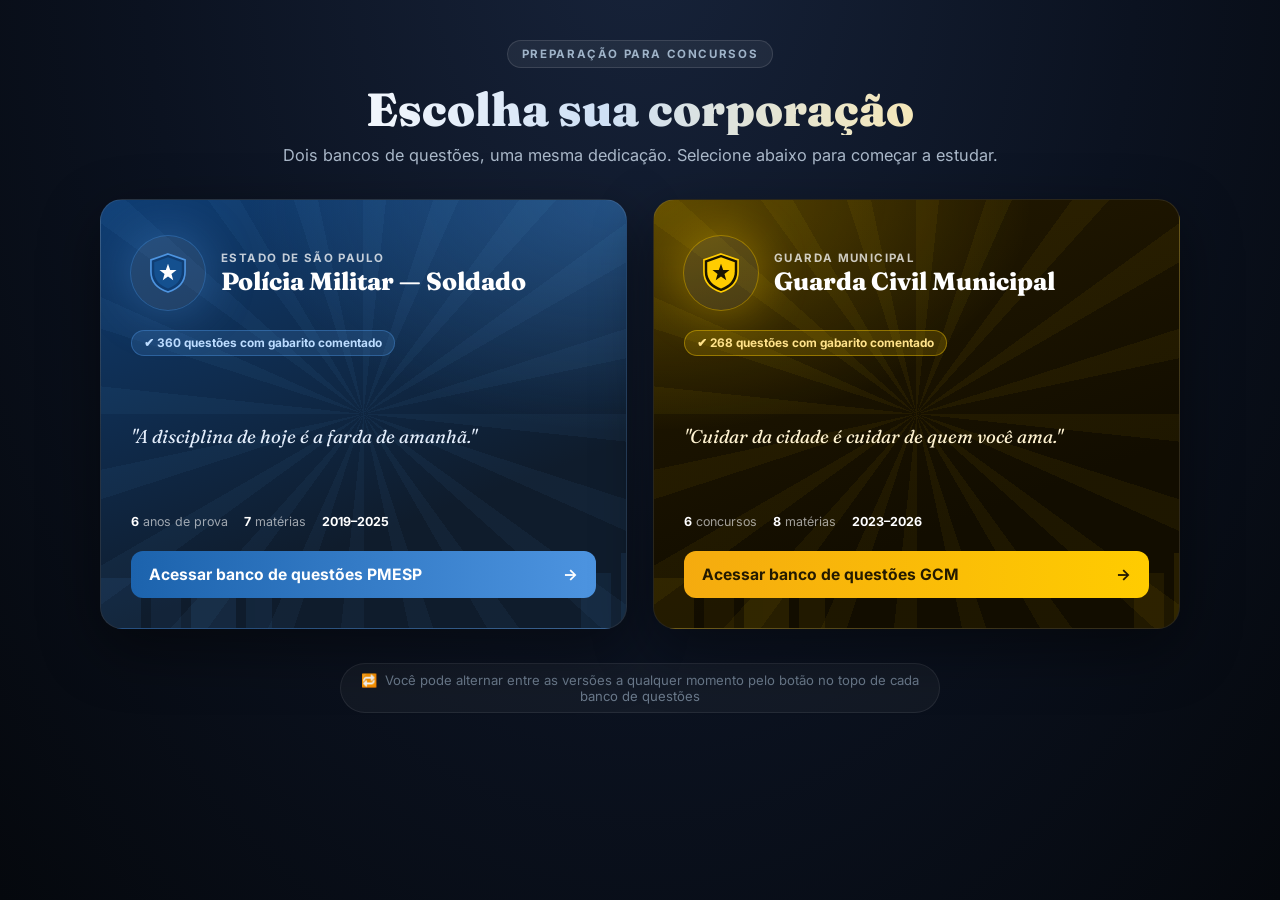
==== index.html @ 68e384d9 "Add files via upload" ====
<!DOCTYPE html>
<html lang="pt-BR">
<head>
<meta charset="UTF-8">
<meta name="viewport" content="width=device-width, initial-scale=1.0">
<link rel="icon" type="image/png" href="[data-uri]">
<meta name="description" content="Provas comentadas de concursos de PMESP e Guarda Civil Municipal, organizadas por ano e matéria, com gabarito explicado questão a questão.">
<meta property="og:type" content="website">
<meta property="og:title" content="Banco de Questões — Escolha sua corporação">
<meta property="og:description" content="Provas comentadas de concursos de PMESP e Guarda Civil Municipal, organizadas por ano e matéria, com gabarito explicado questão a questão.">
<meta property="og:image" content="https://papiroporprincipios.netlify.app/og-image.png">
<meta property="og:url" content="https://papiroporprincipios.netlify.app/">
<meta name="twitter:card" content="summary_large_image">
<meta name="twitter:title" content="Banco de Questões — Escolha sua corporação">
<meta name="twitter:description" content="Provas comentadas de concursos de PMESP e Guarda Civil Municipal, organizadas por ano e matéria, com gabarito explicado questão a questão.">
<meta name="twitter:image" content="https://papiroporprincipios.netlify.app/og-image.png">
<title>Banco de Questões — Escolha sua corporação</title>
<link rel="preconnect" href="https://fonts.googleapis.com">
<link rel="preconnect" href="https://fonts.gstatic.com" crossorigin>
<link href="https://fonts.googleapis.com/css2?family=Fraunces:wght@600;700;900&family=Inter:wght@400;500;600;700;800&display=swap" rel="stylesheet">
<style>
  :root{
    --navy:#0b1220;
    --navy-2:#0f1c2c;
    --blue-800:#0f3d73;
    --blue-600:#1c63ad;
    --blue-400:#4d94e0;
    --amber-900:#5c3d00;
    --amber-700:#9c6900;
    --amber-500:#f5ab0f;
    --amber-300:#ffcc00;
    --font-head:'Fraunces',Georgia,serif;
    --font-body:'Inter',-apple-system,BlinkMacSystemFont,"Segoe UI",Roboto,Helvetica,Arial,sans-serif;
  }
  *{box-sizing:border-box;}
  html,body{margin:0;padding:0;}
  body{
    font-family:var(--font-body);
    background:radial-gradient(ellipse at 50% -10%, #17233a 0%, var(--navy) 55%, #05080d 100%);
    color:#fff;
    min-height:100vh;
    overflow-x:hidden;
  }
  .wrap{
    min-height:100vh;
    display:flex;
    flex-direction:column;
    align-items:center;
    padding:40px 20px 30px;
  }
  .masthead{
    text-align:center;
    max-width:720px;
    margin-bottom:34px;
  }
  .masthead .eyebrow{
    display:inline-block;
    font-size:.72rem;
    letter-spacing:.14em;
    text-transform:uppercase;
    font-weight:700;
    color:#9fb3c8;
    background:rgba(255,255,255,.06);
    border:1px solid rgba(255,255,255,.12);
    padding:6px 14px;
    border-radius:999px;
    margin-bottom:16px;
  }
  .masthead h1{
    font-family:var(--font-head);
    font-weight:900;
    font-size:clamp(1.9rem, 5vw, 2.9rem);
    margin:0 0 10px;
    line-height:1.1;
    background:linear-gradient(90deg,#fff, #cfe0f5 45%, #ffe9a8);
    -webkit-background-clip:text;
    background-clip:text;
    -webkit-text-fill-color:transparent;
  }
  .masthead p{
    color:#aab8c9;
    font-size:1.02rem;
    margin:0;
  }

  .cards{
    display:grid;
    grid-template-columns:1fr 1fr;
    gap:26px;
    width:100%;
    max-width:1080px;
  }
  @media (max-width:860px){
    .cards{grid-template-columns:1fr;}
  }

  .card{
    position:relative;
    border-radius:22px;
    overflow:hidden;
    padding:36px 30px 30px;
    min-height:430px;
    display:flex;
    flex-direction:column;
    text-decoration:none;
    color:#fff;
    isolation:isolate;
    border:1px solid rgba(255,255,255,.10);
    box-shadow:0 20px 60px rgba(0,0,0,.45);
    transition:transform .35s cubic-bezier(.2,.8,.2,1), box-shadow .35s ease;
  }
  .card:hover{transform:translateY(-8px) scale(1.015);}
  .card:active{transform:translateY(-3px) scale(1.005);}

  .card.pmesp{
    background:
      radial-gradient(120% 90% at 100% 0%, rgba(77,148,224,.35), transparent 60%),
      linear-gradient(160deg, var(--blue-800), var(--navy-2) 70%);
  }
  .card.pmesp:hover{box-shadow:0 24px 70px rgba(28,99,173,.45), 0 0 0 1px rgba(77,148,224,.4) inset;}

  .card.gcm{
    background:
      radial-gradient(120% 90% at 0% 0%, rgba(255,204,0,.28), transparent 60%),
      linear-gradient(160deg, #241a00, #120d00 70%);
  }
  .card.gcm:hover{box-shadow:0 24px 70px rgba(245,171,15,.45), 0 0 0 1px rgba(255,204,0,.45) inset;}

  .rays{
    position:absolute; inset:0; z-index:-1; opacity:.5;
    background:repeating-conic-gradient(from 0deg, rgba(255,204,0,.10) 0deg 6deg, transparent 6deg 18deg);
    animation:spin 40s linear infinite;
    mix-blend-mode:screen;
  }
  .card.pmesp .rays{
    background:repeating-conic-gradient(from 0deg, rgba(77,148,224,.10) 0deg 6deg, transparent 6deg 18deg);
  }
  @keyframes spin{to{transform:rotate(360deg);}}

  .skyline{
    position:absolute; left:0; right:0; bottom:0; height:90px; z-index:-1;
    opacity:.55;
  }

  .badge-wrap{
    display:flex; align-items:center; gap:16px; margin-bottom:20px;
  }
  .badge-glow{
    width:74px; height:74px; border-radius:50%;
    display:flex; align-items:center; justify-content:center;
    background:rgba(255,255,255,.08);
    box-shadow:0 0 0 1px rgba(255,255,255,.12), 0 0 40px 6px rgba(255,255,255,.06);
    animation:pulse 3.2s ease-in-out infinite;
  }
  .card.gcm .badge-glow{box-shadow:0 0 0 1px rgba(255,204,0,.35), 0 0 44px 8px rgba(255,204,0,.28);}
  .card.pmesp .badge-glow{box-shadow:0 0 0 1px rgba(77,148,224,.35), 0 0 44px 8px rgba(77,148,224,.28);}
  @keyframes pulse{0%,100%{transform:scale(1);}50%{transform:scale(1.06);}}

  .kicker{font-size:.72rem;letter-spacing:.12em;text-transform:uppercase;font-weight:700;opacity:.75;}
  .corp-name{font-family:var(--font-head);font-weight:800;font-size:1.55rem;margin:2px 0 0;line-height:1.15;}

  .status-pill{
    display:inline-flex; align-items:center; gap:6px;
    font-size:.74rem; font-weight:700;
    padding:5px 12px; border-radius:999px;
    margin-bottom:18px; width:fit-content;
  }
  .card.pmesp .status-pill{background:rgba(77,148,224,.18); color:#bcdcff; border:1px solid rgba(77,148,224,.4);}
  .card.gcm .status-pill{background:rgba(255,204,0,.16); color:#ffe28a; border:1px solid rgba(255,204,0,.4);}

  .quote-box{
    flex:1;
    display:flex;
    align-items:center;
    min-height:86px;
  }
  .quote{
    font-family:var(--font-head);
    font-style:italic;
    font-size:1.16rem;
    line-height:1.45;
    opacity:0;
    transform:translateY(6px);
    transition:opacity .5s ease, transform .5s ease;
  }
  .quote.show{opacity:1;transform:translateY(0);}
  .card.pmesp .quote{color:#e3edfb;}
  .card.gcm .quote{color:#fff3d1;}

  .cta{
    margin-top:22px;
    display:flex; align-items:center; justify-content:space-between; gap:12px;
    font-weight:700; font-size:.98rem;
    padding:14px 18px;
    border-radius:12px;
    transition:filter .2s ease, transform .2s ease;
  }
  .card:hover .cta{transform:translateX(2px);}
  .card.pmesp .cta{background:linear-gradient(90deg,var(--blue-600),var(--blue-400));color:#fff;}
  .card.gcm .cta{background:linear-gradient(90deg,var(--amber-500),var(--amber-300));color:#241a00;}
  .cta .arrow{transition:transform .25s ease;}
  .card:hover .cta .arrow{transform:translateX(5px);}

  .meta-row{display:flex;gap:16px;margin-top:14px;font-size:.78rem;color:rgba(255,255,255,.6);}
  .meta-row b{color:#fff;}

  footer{
    margin-top:34px;
    text-align:center;
    color:#6b7a8c;
    font-size:.82rem;
    max-width:600px;
  }
  footer .tip{
    display:inline-flex; align-items:center; gap:6px;
    background:rgba(255,255,255,.04);
    border:1px solid rgba(255,255,255,.08);
    padding:8px 16px;
    border-radius:999px;
  }
</style>
</head>
<body>

<div class="wrap">
  <div class="masthead">
    <span class="eyebrow">Preparação para concursos</span>
    <h1>Escolha sua corporação</h1>
    <p>Dois bancos de questões, uma mesma dedicação. Selecione abaixo para começar a estudar.</p>
  </div>

  <div class="cards">
    <a class="card pmesp" href="banco_questoes_pmsp.html">
      <div class="rays"></div>
      <svg class="skyline" viewBox="0 0 600 90" preserveAspectRatio="none" xmlns="http://www.w3.org/2000/svg">
        <rect x="0" y="40" width="40" height="50" fill="#4d94e0" opacity=".18"/>
        <rect x="50" y="20" width="30" height="70" fill="#4d94e0" opacity=".14"/>
        <rect x="90" y="50" width="45" height="40" fill="#4d94e0" opacity=".2"/>
        <rect x="145" y="30" width="26" height="60" fill="#4d94e0" opacity=".16"/>
        <rect x="480" y="35" width="30" height="55" fill="#4d94e0" opacity=".16"/>
        <rect x="520" y="15" width="35" height="75" fill="#4d94e0" opacity=".2"/>
        <rect x="560" y="45" width="30" height="45" fill="#4d94e0" opacity=".14"/>
      </svg>

      <div class="badge-wrap">
        <div class="badge-glow">
          <svg width="42" height="42" viewBox="0 0 64 64" xmlns="http://www.w3.org/2000/svg" aria-hidden="true">
            <path d="M32 3 L58 12 V30 C58 46 47 56 32 61 C17 56 6 46 6 30 V12 Z" fill="#0f3d73" stroke="#4d94e0" stroke-width="2.5"/>
            <path d="M32 8 L53 15.5 V29.5 C53 43 44 51.5 32 55.8 C20 51.5 11 43 11 29.5 V15.5 Z" fill="#14508f"/>
            <path d="M32 18 L35.3 27.3 L45 27.6 L37.3 33.7 L40 43 L32 37.3 L24 43 L26.7 33.7 L19 27.6 L28.7 27.3 Z" fill="#fff"/>
          </svg>
        </div>
        <div>
          <div class="kicker">Estado de São Paulo</div>
          <div class="corp-name">Polícia Militar — Soldado</div>
        </div>
      </div>

      <span class="status-pill">✔ 360 questões com gabarito comentado</span>

      <div class="quote-box">
        <div class="quote show" data-quotes="pmesp">"A disciplina de hoje é a farda de amanhã."</div>
      </div>

      <div class="meta-row">
        <span><b>6</b> anos de prova</span>
        <span><b>7</b> matérias</span>
        <span><b>2019–2025</b></span>
      </div>

      <div class="cta">
        <span>Acessar banco de questões PMESP</span>
        <span class="arrow">→</span>
      </div>
    </a>

    <a class="card gcm" href="banco_questoes_gcm.html">
      <div class="rays"></div>
      <svg class="skyline" viewBox="0 0 600 90" preserveAspectRatio="none" xmlns="http://www.w3.org/2000/svg">
        <rect x="0" y="40" width="40" height="50" fill="#ffcc00" opacity=".14"/>
        <rect x="50" y="20" width="30" height="70" fill="#ffcc00" opacity=".10"/>
        <rect x="90" y="50" width="45" height="40" fill="#ffcc00" opacity=".16"/>
        <rect x="145" y="30" width="26" height="60" fill="#ffcc00" opacity=".12"/>
        <rect x="480" y="35" width="30" height="55" fill="#ffcc00" opacity=".12"/>
        <rect x="520" y="15" width="35" height="75" fill="#ffcc00" opacity=".16"/>
        <rect x="560" y="45" width="30" height="45" fill="#ffcc00" opacity=".10"/>
      </svg>

      <div class="badge-wrap">
        <div class="badge-glow">
          <svg width="42" height="42" viewBox="0 0 64 64" xmlns="http://www.w3.org/2000/svg" aria-hidden="true">
            <path d="M32 3 L58 12 V30 C58 46 47 56 32 61 C17 56 6 46 6 30 V12 Z" fill="#1a1400" stroke="#ffcc00" stroke-width="2.5"/>
            <path d="M32 8 L53 15.5 V29.5 C53 43 44 51.5 32 55.8 C20 51.5 11 43 11 29.5 V15.5 Z" fill="#ffcc00"/>
            <path d="M32 18 L35.3 27.3 L45 27.6 L37.3 33.7 L40 43 L32 37.3 L24 43 L26.7 33.7 L19 27.6 L28.7 27.3 Z" fill="#1a1400"/>
          </svg>
        </div>
        <div>
          <div class="kicker">Guarda Municipal</div>
          <div class="corp-name">Guarda Civil Municipal</div>
        </div>
      </div>

      <span class="status-pill">✔ 268 questões com gabarito comentado</span>

      <div class="quote-box">
        <div class="quote show" data-quotes="gcm">"Cuidar da cidade é cuidar de quem você ama."</div>
      </div>

      <div class="meta-row">
        <span><b>6</b> concursos</span>
        <span><b>8</b> matérias</span>
        <span><b>2023–2026</b></span>
      </div>

      <div class="cta">
        <span>Acessar banco de questões GCM</span>
        <span class="arrow">→</span>
      </div>
    </a>
  </div>

  <footer>
    <span class="tip">🔁 &nbsp;Você pode alternar entre as versões a qualquer momento pelo botão no topo de cada banco de questões</span>
  </footer>
</div>

<script>
const QUOTES = {
  pmesp: [
    "A disciplina de hoje é a farda de amanhã.",
    "Cada questão resolvida é um passo mais perto da aprovação.",
    "Servir e proteger começa nos estudos.",
    "Onde a dedicação é rotina, a aprovação é consequência.",
    "Não é sobre ter tempo, é sobre fazer o tempo valer.",
  ],
  gcm: [
    "Cuidar da cidade é cuidar de quem você ama.",
    "A farda amarela também se conquista com estudo.",
    "Todo dia de estudo é um degrau até a aprovação.",
    "Proteger a comunidade começa com preparo.",
    "Sua dedicação de hoje é a cidade mais segura de amanhã.",
  ]
};

function cycleQuotes(key){
  const el = document.querySelector(`.quote[data-quotes="${key}"]`);
  if(!el) return;
  let i = 0;
  setInterval(()=>{
    i = (i+1) % QUOTES[key].length;
    el.classList.remove('show');
    setTimeout(()=>{
      el.textContent = QUOTES[key][i];
      el.classList.add('show');
    }, 400);
  }, 4200);
}
cycleQuotes('pmesp');
cycleQuotes('gcm');
</script>

</body>
</html>
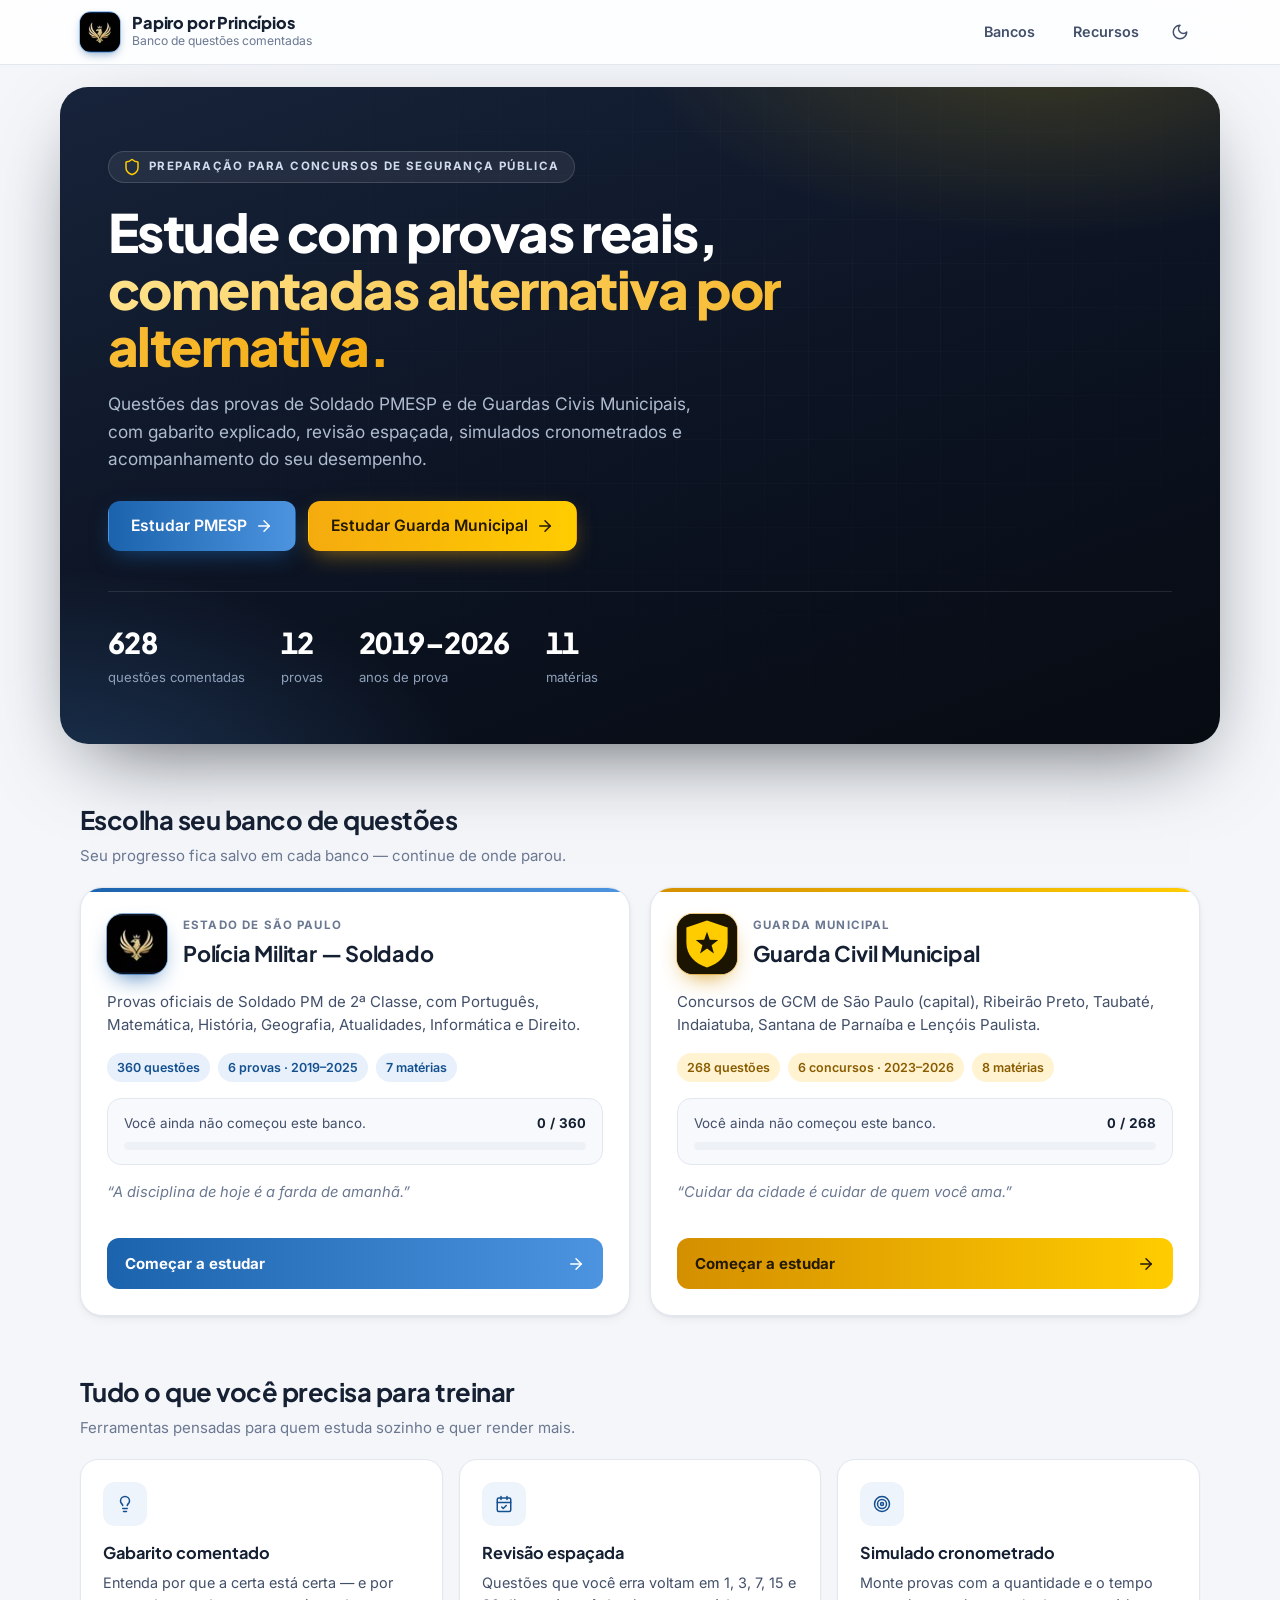
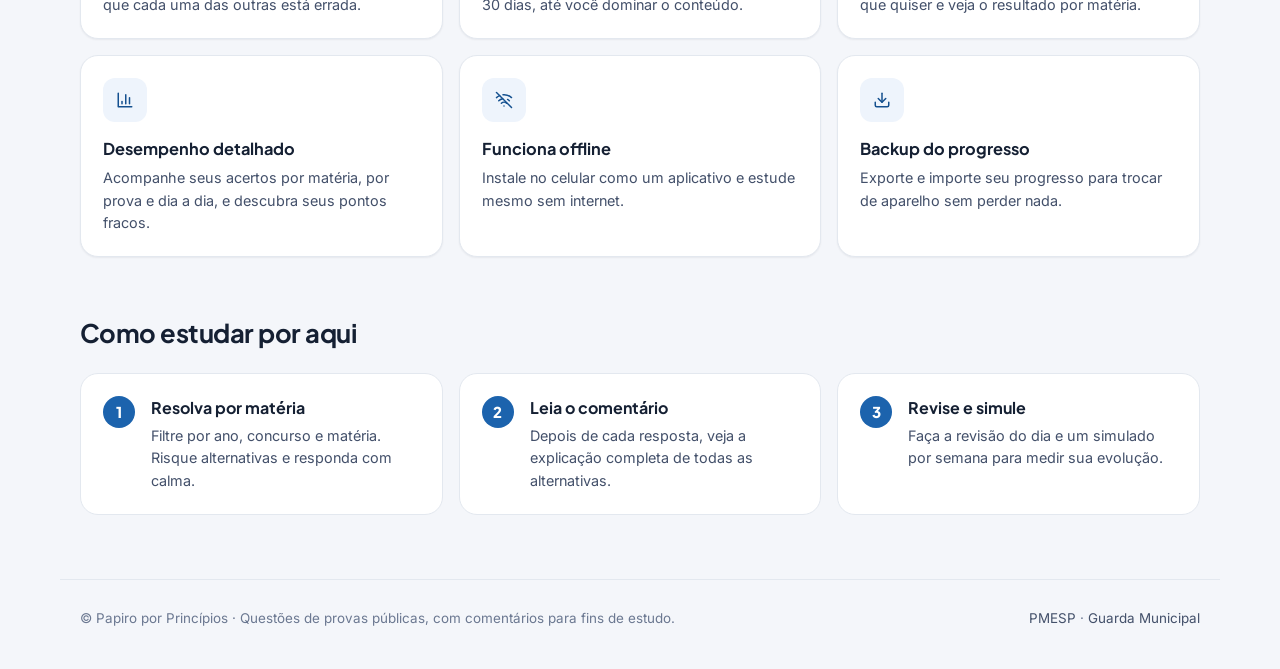
==== commit d693735f: "Redesenha o site e adiciona revisão, estatísticas, backup e modo offline Visual - Novo visual mais l" ====
--- a/index.html
+++ b/index.html
@@ -2,9 +2,28 @@
 <html lang="pt-BR">
 <head>
 <meta charset="UTF-8">
-<meta name="viewport" content="width=device-width, initial-scale=1.0">
-<link rel="icon" type="image/png" href="[data-uri]">
+<meta name="viewport" content="width=device-width, initial-scale=1.0, viewport-fit=cover">
+<meta name="theme-color" content="#ffffff">
+<link rel="icon" type="image/svg+xml" href="assets/icons/icon.svg">
+<link rel="icon" type="image/png" sizes="192x192" href="assets/icons/icon-192.png">
+<link rel="apple-touch-icon" href="assets/icons/apple-touch-icon.png">
+<link rel="manifest" href="manifest.webmanifest">
+<meta name="apple-mobile-web-app-capable" content="yes">
+<meta name="apple-mobile-web-app-title" content="Papiro">
+<script>
+  /* aplica o tema antes de desenhar a página (evita "piscar") */
+  (function(){try{var t=localStorage.getItem('qb_theme')||localStorage.getItem('qb_theme');
+  if(!t)t=window.matchMedia&&matchMedia('(prefers-color-scheme: dark)').matches?'dark':'light';
+  document.documentElement.setAttribute('data-theme',t);}catch(e){}})();
+</script>
+<link rel="preconnect" href="https://fonts.googleapis.com">
+<link rel="preconnect" href="https://fonts.gstatic.com" crossorigin>
+<link href="https://fonts.googleapis.com/css2?family=Inter:wght@400;500;600;700;800&family=Plus+Jakarta+Sans:wght@600;700;800&display=swap" rel="stylesheet">
+<link rel="stylesheet" href="assets/css/app.css">
+<link rel="stylesheet" href="assets/css/home.css">
+<title>Papiro por Princípios — Banco de Questões PMESP e GCM</title>
 <meta name="description" content="Provas comentadas de concursos de PMESP e Guarda Civil Municipal, organizadas por ano e matéria, com gabarito explicado questão a questão.">
+<link rel="canonical" href="https://papiroporprincipios.netlify.app/">
 <meta property="og:type" content="website">
 <meta property="og:title" content="Banco de Questões — Escolha sua corporação">
 <meta property="og:description" content="Provas comentadas de concursos de PMESP e Guarda Civil Municipal, organizadas por ano e matéria, com gabarito explicado questão a questão.">
@@ -14,350 +33,106 @@
 <meta name="twitter:title" content="Banco de Questões — Escolha sua corporação">
 <meta name="twitter:description" content="Provas comentadas de concursos de PMESP e Guarda Civil Municipal, organizadas por ano e matéria, com gabarito explicado questão a questão.">
 <meta name="twitter:image" content="https://papiroporprincipios.netlify.app/og-image.png">
-<title>Banco de Questões — Escolha sua corporação</title>
-<link rel="preconnect" href="https://fonts.googleapis.com">
-<link rel="preconnect" href="https://fonts.gstatic.com" crossorigin>
-<link href="https://fonts.googleapis.com/css2?family=Fraunces:wght@600;700;900&family=Inter:wght@400;500;600;700;800&display=swap" rel="stylesheet">
-<style>
-  :root{
-    --navy:#0b1220;
-    --navy-2:#0f1c2c;
-    --blue-800:#0f3d73;
-    --blue-600:#1c63ad;
-    --blue-400:#4d94e0;
-    --amber-900:#5c3d00;
-    --amber-700:#9c6900;
-    --amber-500:#f5ab0f;
-    --amber-300:#ffcc00;
-    --font-head:'Fraunces',Georgia,serif;
-    --font-body:'Inter',-apple-system,BlinkMacSystemFont,"Segoe UI",Roboto,Helvetica,Arial,sans-serif;
-  }
-  *{box-sizing:border-box;}
-  html,body{margin:0;padding:0;}
-  body{
-    font-family:var(--font-body);
-    background:radial-gradient(ellipse at 50% -10%, #17233a 0%, var(--navy) 55%, #05080d 100%);
-    color:#fff;
-    min-height:100vh;
-    overflow-x:hidden;
-  }
-  .wrap{
-    min-height:100vh;
-    display:flex;
-    flex-direction:column;
-    align-items:center;
-    padding:40px 20px 30px;
-  }
-  .masthead{
-    text-align:center;
-    max-width:720px;
-    margin-bottom:34px;
-  }
-  .masthead .eyebrow{
-    display:inline-block;
-    font-size:.72rem;
-    letter-spacing:.14em;
-    text-transform:uppercase;
-    font-weight:700;
-    color:#9fb3c8;
-    background:rgba(255,255,255,.06);
-    border:1px solid rgba(255,255,255,.12);
-    padding:6px 14px;
-    border-radius:999px;
-    margin-bottom:16px;
-  }
-  .masthead h1{
-    font-family:var(--font-head);
-    font-weight:900;
-    font-size:clamp(1.9rem, 5vw, 2.9rem);
-    margin:0 0 10px;
-    line-height:1.1;
-    background:linear-gradient(90deg,#fff, #cfe0f5 45%, #ffe9a8);
-    -webkit-background-clip:text;
-    background-clip:text;
-    -webkit-text-fill-color:transparent;
-  }
-  .masthead p{
-    color:#aab8c9;
-    font-size:1.02rem;
-    margin:0;
-  }
-
-  .cards{
-    display:grid;
-    grid-template-columns:1fr 1fr;
-    gap:26px;
-    width:100%;
-    max-width:1080px;
-  }
-  @media (max-width:860px){
-    .cards{grid-template-columns:1fr;}
-  }
-
-  .card{
-    position:relative;
-    border-radius:22px;
-    overflow:hidden;
-    padding:36px 30px 30px;
-    min-height:430px;
-    display:flex;
-    flex-direction:column;
-    text-decoration:none;
-    color:#fff;
-    isolation:isolate;
-    border:1px solid rgba(255,255,255,.10);
-    box-shadow:0 20px 60px rgba(0,0,0,.45);
-    transition:transform .35s cubic-bezier(.2,.8,.2,1), box-shadow .35s ease;
-  }
-  .card:hover{transform:translateY(-8px) scale(1.015);}
-  .card:active{transform:translateY(-3px) scale(1.005);}
-
-  .card.pmesp{
-    background:
-      radial-gradient(120% 90% at 100% 0%, rgba(77,148,224,.35), transparent 60%),
-      linear-gradient(160deg, var(--blue-800), var(--navy-2) 70%);
-  }
-  .card.pmesp:hover{box-shadow:0 24px 70px rgba(28,99,173,.45), 0 0 0 1px rgba(77,148,224,.4) inset;}
-
-  .card.gcm{
-    background:
-      radial-gradient(120% 90% at 0% 0%, rgba(255,204,0,.28), transparent 60%),
-      linear-gradient(160deg, #241a00, #120d00 70%);
-  }
-  .card.gcm:hover{box-shadow:0 24px 70px rgba(245,171,15,.45), 0 0 0 1px rgba(255,204,0,.45) inset;}
-
-  .rays{
-    position:absolute; inset:0; z-index:-1; opacity:.5;
-    background:repeating-conic-gradient(from 0deg, rgba(255,204,0,.10) 0deg 6deg, transparent 6deg 18deg);
-    animation:spin 40s linear infinite;
-    mix-blend-mode:screen;
-  }
-  .card.pmesp .rays{
-    background:repeating-conic-gradient(from 0deg, rgba(77,148,224,.10) 0deg 6deg, transparent 6deg 18deg);
-  }
-  @keyframes spin{to{transform:rotate(360deg);}}
-
-  .skyline{
-    position:absolute; left:0; right:0; bottom:0; height:90px; z-index:-1;
-    opacity:.55;
-  }
-
-  .badge-wrap{
-    display:flex; align-items:center; gap:16px; margin-bottom:20px;
-  }
-  .badge-glow{
-    width:74px; height:74px; border-radius:50%;
-    display:flex; align-items:center; justify-content:center;
-    background:rgba(255,255,255,.08);
-    box-shadow:0 0 0 1px rgba(255,255,255,.12), 0 0 40px 6px rgba(255,255,255,.06);
-    animation:pulse 3.2s ease-in-out infinite;
-  }
-  .card.gcm .badge-glow{box-shadow:0 0 0 1px rgba(255,204,0,.35), 0 0 44px 8px rgba(255,204,0,.28);}
-  .card.pmesp .badge-glow{box-shadow:0 0 0 1px rgba(77,148,224,.35), 0 0 44px 8px rgba(77,148,224,.28);}
-  @keyframes pulse{0%,100%{transform:scale(1);}50%{transform:scale(1.06);}}
-
-  .kicker{font-size:.72rem;letter-spacing:.12em;text-transform:uppercase;font-weight:700;opacity:.75;}
-  .corp-name{font-family:var(--font-head);font-weight:800;font-size:1.55rem;margin:2px 0 0;line-height:1.15;}
-
-  .status-pill{
-    display:inline-flex; align-items:center; gap:6px;
-    font-size:.74rem; font-weight:700;
-    padding:5px 12px; border-radius:999px;
-    margin-bottom:18px; width:fit-content;
-  }
-  .card.pmesp .status-pill{background:rgba(77,148,224,.18); color:#bcdcff; border:1px solid rgba(77,148,224,.4);}
-  .card.gcm .status-pill{background:rgba(255,204,0,.16); color:#ffe28a; border:1px solid rgba(255,204,0,.4);}
-
-  .quote-box{
-    flex:1;
-    display:flex;
-    align-items:center;
-    min-height:86px;
-  }
-  .quote{
-    font-family:var(--font-head);
-    font-style:italic;
-    font-size:1.16rem;
-    line-height:1.45;
-    opacity:0;
-    transform:translateY(6px);
-    transition:opacity .5s ease, transform .5s ease;
-  }
-  .quote.show{opacity:1;transform:translateY(0);}
-  .card.pmesp .quote{color:#e3edfb;}
-  .card.gcm .quote{color:#fff3d1;}
-
-  .cta{
-    margin-top:22px;
-    display:flex; align-items:center; justify-content:space-between; gap:12px;
-    font-weight:700; font-size:.98rem;
-    padding:14px 18px;
-    border-radius:12px;
-    transition:filter .2s ease, transform .2s ease;
-  }
-  .card:hover .cta{transform:translateX(2px);}
-  .card.pmesp .cta{background:linear-gradient(90deg,var(--blue-600),var(--blue-400));color:#fff;}
-  .card.gcm .cta{background:linear-gradient(90deg,var(--amber-500),var(--amber-300));color:#241a00;}
-  .cta .arrow{transition:transform .25s ease;}
-  .card:hover .cta .arrow{transform:translateX(5px);}
-
-  .meta-row{display:flex;gap:16px;margin-top:14px;font-size:.78rem;color:rgba(255,255,255,.6);}
-  .meta-row b{color:#fff;}
-
-  footer{
-    margin-top:34px;
-    text-align:center;
-    color:#6b7a8c;
-    font-size:.82rem;
-    max-width:600px;
-  }
-  footer .tip{
-    display:inline-flex; align-items:center; gap:6px;
-    background:rgba(255,255,255,.04);
-    border:1px solid rgba(255,255,255,.08);
-    padding:8px 16px;
-    border-radius:999px;
-  }
-</style>
 </head>
 <body>
+<header class="appbar home-bar">
+  <div class="appbar-inner">
+    <a class="brand" href="index.html">
+      <span class="brand-mark"><img src="assets/img/pmesp-logo.png" alt="" width="40" height="40"></span>
+      <span class="brand-text"><span class="brand-title">Papiro por Princípios</span><span class="brand-sub">Banco de questões comentadas</span></span>
+    </a>
+    <nav class="appnav" aria-label="Atalhos">
+      <a class="btn btn-ghost hide-sm" href="#bancos"><span class="nav-label">Bancos</span></a>
+      <a class="btn btn-ghost hide-sm" href="#recursos"><span class="nav-label">Recursos</span></a>
+      <button class="btn btn-ghost" id="installTop" hidden><span data-icon="download"></span><span class="nav-label">Instalar app</span></button>
+      <button class="icon-btn" id="themeBtn" aria-label="Alternar tema claro/escuro"></button>
+    </nav>
+  </div>
+</header>
 
-<div class="wrap">
-  <div class="masthead">
-    <span class="eyebrow">Preparação para concursos</span>
-    <h1>Escolha sua corporação</h1>
-    <p>Dois bancos de questões, uma mesma dedicação. Selecione abaixo para começar a estudar.</p>
+<main>
+  <section class="hero">
+    <span class="eyebrow"><span data-icon="shield"></span>Preparação para concursos de segurança pública</span>
+    <h1>Estude com provas reais, <em>comentadas alternativa por alternativa.</em></h1>
+    <p class="lead">Questões das provas de Soldado PMESP e de Guardas Civis Municipais, com gabarito explicado, revisão espaçada, simulados cronometrados e acompanhamento do seu desempenho.</p>
+    <div class="hero-actions">
+      <a class="btn btn-blue" href="banco_questoes_pmsp.html">Estudar PMESP <span data-icon="arrowRight"></span></a>
+      <a class="btn btn-gold" href="banco_questoes_gcm.html">Estudar Guarda Municipal <span data-icon="arrowRight"></span></a>
+    </div>
+    <div class="hero-stats">
+      <div class="hero-stat"><b>628</b><span>questões comentadas</span></div>
+      <div class="hero-stat"><b>12</b><span>provas</span></div>
+      <div class="hero-stat"><b>2019–2026</b><span>anos de prova</span></div>
+      <div class="hero-stat"><b>11</b><span>matérias</span></div>
+    </div>
+  </section>
+
+  <div class="home-wrap">
+    <section class="section" id="bancos">
+      <div class="section-head">
+        <div><h2>Escolha seu banco de questões</h2><p>Seu progresso fica salvo em cada banco — continue de onde parou.</p></div>
+      </div>
+      <div class="banks">
+        <a class="bank pmsp" href="banco_questoes_pmsp.html" data-bank="pmsp" data-total="360">
+          <div class="bank-top">
+            <span class="bank-logo"><img src="assets/img/pmesp-logo.png" alt=""></span>
+            <div><div class="kicker">Estado de São Paulo</div><h3>Polícia Militar — Soldado</h3></div>
+          </div>
+          <p class="bank-desc">Provas oficiais de Soldado PM de 2ª Classe, com Português, Matemática, História, Geografia, Atualidades, Informática e Direito.</p>
+          <div class="bank-meta"><span>360 questões</span><span>6 provas · 2019–2025</span><span>7 matérias</span></div>
+          <div class="bank-progress" data-progress></div>
+          <div class="quote" data-quotes="pmsp">“A disciplina de hoje é a farda de amanhã.”</div>
+          <div class="bank-cta"><span data-cta>Começar a estudar</span><span data-icon="arrowRight"></span></div>
+        </a>
+        <a class="bank gcm" href="banco_questoes_gcm.html" data-bank="gcm" data-total="268">
+          <div class="bank-top">
+            <span class="bank-logo"><svg viewBox="0 0 64 64" xmlns="http://www.w3.org/2000/svg" aria-hidden="true"><rect width="64" height="64" fill="#1a1400"/><path d="M32 7 L54 14.5 V30 C54 44 45 52.5 32 57 C19 52.5 10 44 10 30 V14.5 Z" fill="#ffcc00"/><path d="M32 19 L35 27.5 L44 27.8 L36.9 33.3 L39.4 42 L32 36.8 L24.6 42 L27.1 33.3 L20 27.8 L29 27.5 Z" fill="#1a1400"/></svg></span>
+            <div><div class="kicker">Guarda Municipal</div><h3>Guarda Civil Municipal</h3></div>
+          </div>
+          <p class="bank-desc">Concursos de GCM de São Paulo (capital), Ribeirão Preto, Taubaté, Indaiatuba, Santana de Parnaíba e Lençóis Paulista.</p>
+          <div class="bank-meta"><span>268 questões</span><span>6 concursos · 2023–2026</span><span>8 matérias</span></div>
+          <div class="bank-progress" data-progress></div>
+          <div class="quote" data-quotes="gcm">“Cuidar da cidade é cuidar de quem você ama.”</div>
+          <div class="bank-cta"><span data-cta>Começar a estudar</span><span data-icon="arrowRight"></span></div>
+        </a>
+      </div>
+    </section>
+
+    <section class="section" id="recursos">
+      <div class="section-head"><div><h2>Tudo o que você precisa para treinar</h2><p>Ferramentas pensadas para quem estuda sozinho e quer render mais.</p></div></div>
+      <div class="features">
+        <div class="feature"><div class="f-icon"><span data-icon="bulb"></span></div><h3>Gabarito comentado</h3><p>Entenda por que a certa está certa — e por que cada uma das outras está errada.</p></div>
+        <div class="feature"><div class="f-icon"><span data-icon="review"></span></div><h3>Revisão espaçada</h3><p>Questões que você erra voltam em 1, 3, 7, 15 e 30 dias, até você dominar o conteúdo.</p></div>
+        <div class="feature"><div class="f-icon"><span data-icon="target"></span></div><h3>Simulado cronometrado</h3><p>Monte provas com a quantidade e o tempo que quiser e veja o resultado por matéria.</p></div>
+        <div class="feature"><div class="f-icon"><span data-icon="chart"></span></div><h3>Desempenho detalhado</h3><p>Acompanhe seus acertos por matéria, por prova e dia a dia, e descubra seus pontos fracos.</p></div>
+        <div class="feature"><div class="f-icon"><span data-icon="wifiOff"></span></div><h3>Funciona offline</h3><p>Instale no celular como um aplicativo e estude mesmo sem internet.</p></div>
+        <div class="feature"><div class="f-icon"><span data-icon="download"></span></div><h3>Backup do progresso</h3><p>Exporte e importe seu progresso para trocar de aparelho sem perder nada.</p></div>
+      </div>
+    </section>
+
+    <section class="section">
+      <div class="section-head"><div><h2>Como estudar por aqui</h2></div></div>
+      <div class="steps">
+        <div class="step"><h3>Resolva por matéria</h3><p>Filtre por ano, concurso e matéria. Risque alternativas e responda com calma.</p></div>
+        <div class="step"><h3>Leia o comentário</h3><p>Depois de cada resposta, veja a explicação completa de todas as alternativas.</p></div>
+        <div class="step"><h3>Revise e simule</h3><p>Faça a revisão do dia e um simulado por semana para medir sua evolução.</p></div>
+      </div>
+    </section>
+
+    <section class="install-banner" id="installBanner">
+      <div class="icon-wrap"><span data-icon="phone"></span></div>
+      <div class="grow"><h3>Instale no seu celular</h3><p>Acesso rápido pela tela inicial e estudo mesmo sem internet.</p></div>
+      <button class="btn btn-primary" id="installBtn"><span data-icon="download"></span>Instalar app</button>
+    </section>
   </div>
+</main>
 
-  <div class="cards">
-    <a class="card pmesp" href="banco_questoes_pmsp.html">
-      <div class="rays"></div>
-      <svg class="skyline" viewBox="0 0 600 90" preserveAspectRatio="none" xmlns="http://www.w3.org/2000/svg">
-        <rect x="0" y="40" width="40" height="50" fill="#4d94e0" opacity=".18"/>
-        <rect x="50" y="20" width="30" height="70" fill="#4d94e0" opacity=".14"/>
-        <rect x="90" y="50" width="45" height="40" fill="#4d94e0" opacity=".2"/>
-        <rect x="145" y="30" width="26" height="60" fill="#4d94e0" opacity=".16"/>
-        <rect x="480" y="35" width="30" height="55" fill="#4d94e0" opacity=".16"/>
-        <rect x="520" y="15" width="35" height="75" fill="#4d94e0" opacity=".2"/>
-        <rect x="560" y="45" width="30" height="45" fill="#4d94e0" opacity=".14"/>
-      </svg>
+<footer class="site-footer">
+  <span>© Papiro por Princípios · Questões de provas públicas, com comentários para fins de estudo.</span>
+  <span><a href="banco_questoes_pmsp.html">PMESP</a> · <a href="banco_questoes_gcm.html">Guarda Municipal</a></span>
+</footer>
 
-      <div class="badge-wrap">
-        <div class="badge-glow">
-          <svg width="42" height="42" viewBox="0 0 64 64" xmlns="http://www.w3.org/2000/svg" aria-hidden="true">
-            <path d="M32 3 L58 12 V30 C58 46 47 56 32 61 C17 56 6 46 6 30 V12 Z" fill="#0f3d73" stroke="#4d94e0" stroke-width="2.5"/>
-            <path d="M32 8 L53 15.5 V29.5 C53 43 44 51.5 32 55.8 C20 51.5 11 43 11 29.5 V15.5 Z" fill="#14508f"/>
-            <path d="M32 18 L35.3 27.3 L45 27.6 L37.3 33.7 L40 43 L32 37.3 L24 43 L26.7 33.7 L19 27.6 L28.7 27.3 Z" fill="#fff"/>
-          </svg>
-        </div>
-        <div>
-          <div class="kicker">Estado de São Paulo</div>
-          <div class="corp-name">Polícia Militar — Soldado</div>
-        </div>
-      </div>
-
-      <span class="status-pill">✔ 360 questões com gabarito comentado</span>
-
-      <div class="quote-box">
-        <div class="quote show" data-quotes="pmesp">"A disciplina de hoje é a farda de amanhã."</div>
-      </div>
-
-      <div class="meta-row">
-        <span><b>6</b> anos de prova</span>
-        <span><b>7</b> matérias</span>
-        <span><b>2019–2025</b></span>
-      </div>
-
-      <div class="cta">
-        <span>Acessar banco de questões PMESP</span>
-        <span class="arrow">→</span>
-      </div>
-    </a>
-
-    <a class="card gcm" href="banco_questoes_gcm.html">
-      <div class="rays"></div>
-      <svg class="skyline" viewBox="0 0 600 90" preserveAspectRatio="none" xmlns="http://www.w3.org/2000/svg">
-        <rect x="0" y="40" width="40" height="50" fill="#ffcc00" opacity=".14"/>
-        <rect x="50" y="20" width="30" height="70" fill="#ffcc00" opacity=".10"/>
-        <rect x="90" y="50" width="45" height="40" fill="#ffcc00" opacity=".16"/>
-        <rect x="145" y="30" width="26" height="60" fill="#ffcc00" opacity=".12"/>
-        <rect x="480" y="35" width="30" height="55" fill="#ffcc00" opacity=".12"/>
-        <rect x="520" y="15" width="35" height="75" fill="#ffcc00" opacity=".16"/>
-        <rect x="560" y="45" width="30" height="45" fill="#ffcc00" opacity=".10"/>
-      </svg>
-
-      <div class="badge-wrap">
-        <div class="badge-glow">
-          <svg width="42" height="42" viewBox="0 0 64 64" xmlns="http://www.w3.org/2000/svg" aria-hidden="true">
-            <path d="M32 3 L58 12 V30 C58 46 47 56 32 61 C17 56 6 46 6 30 V12 Z" fill="#1a1400" stroke="#ffcc00" stroke-width="2.5"/>
-            <path d="M32 8 L53 15.5 V29.5 C53 43 44 51.5 32 55.8 C20 51.5 11 43 11 29.5 V15.5 Z" fill="#ffcc00"/>
-            <path d="M32 18 L35.3 27.3 L45 27.6 L37.3 33.7 L40 43 L32 37.3 L24 43 L26.7 33.7 L19 27.6 L28.7 27.3 Z" fill="#1a1400"/>
-          </svg>
-        </div>
-        <div>
-          <div class="kicker">Guarda Municipal</div>
-          <div class="corp-name">Guarda Civil Municipal</div>
-        </div>
-      </div>
-
-      <span class="status-pill">✔ 268 questões com gabarito comentado</span>
-
-      <div class="quote-box">
-        <div class="quote show" data-quotes="gcm">"Cuidar da cidade é cuidar de quem você ama."</div>
-      </div>
-
-      <div class="meta-row">
-        <span><b>6</b> concursos</span>
-        <span><b>8</b> matérias</span>
-        <span><b>2023–2026</b></span>
-      </div>
-
-      <div class="cta">
-        <span>Acessar banco de questões GCM</span>
-        <span class="arrow">→</span>
-      </div>
-    </a>
-  </div>
-
-  <footer>
-    <span class="tip">🔁 &nbsp;Você pode alternar entre as versões a qualquer momento pelo botão no topo de cada banco de questões</span>
-  </footer>
-</div>
-
-<script>
-const QUOTES = {
-  pmesp: [
-    "A disciplina de hoje é a farda de amanhã.",
-    "Cada questão resolvida é um passo mais perto da aprovação.",
-    "Servir e proteger começa nos estudos.",
-    "Onde a dedicação é rotina, a aprovação é consequência.",
-    "Não é sobre ter tempo, é sobre fazer o tempo valer.",
-  ],
-  gcm: [
-    "Cuidar da cidade é cuidar de quem você ama.",
-    "A farda amarela também se conquista com estudo.",
-    "Todo dia de estudo é um degrau até a aprovação.",
-    "Proteger a comunidade começa com preparo.",
-    "Sua dedicação de hoje é a cidade mais segura de amanhã.",
-  ]
-};
-
-function cycleQuotes(key){
-  const el = document.querySelector(`.quote[data-quotes="${key}"]`);
-  if(!el) return;
-  let i = 0;
-  setInterval(()=>{
-    i = (i+1) % QUOTES[key].length;
-    el.classList.remove('show');
-    setTimeout(()=>{
-      el.textContent = QUOTES[key][i];
-      el.classList.add('show');
-    }, 400);
-  }, 4200);
-}
-cycleQuotes('pmesp');
-cycleQuotes('gcm');
-</script>
-
+<script src="assets/js/icons.js"></script>
+<script src="assets/js/home.js"></script>
 </body>
 </html>
--- a/assets/css/app.css
+++ b/assets/css/app.css
@@ -0,0 +1,695 @@
+/* ==========================================================================
+   Papiro por Princípios — estilos compartilhados
+   Tokens de cor, tipografia e componentes usados em todas as páginas.
+   ========================================================================== */
+
+:root{
+  --font-body:'Inter',-apple-system,BlinkMacSystemFont,"Segoe UI",Roboto,Helvetica,Arial,sans-serif;
+  --font-head:'Plus Jakarta Sans','Inter',-apple-system,BlinkMacSystemFont,"Segoe UI",sans-serif;
+
+  --bg:#f4f6fa;
+  --bg-grad:radial-gradient(1200px 500px at 50% -200px, var(--brand-50), transparent 70%);
+  --surface:#ffffff;
+  --surface-2:#f7f9fc;
+  --surface-3:#eef2f7;
+  --border:#e3e8ef;
+  --border-strong:#cdd5e0;
+  --text:#152033;
+  --text-2:#43506a;
+  --text-3:#6b7891;
+  --text-4:#98a3b8;
+
+  --ok:#15803d;     --ok-bg:#e9f7ee;  --ok-border:#9fd8b4;
+  --no:#c62828;     --no-bg:#fdeeee;  --no-border:#f2b3b3;
+  --warn:#b45309;   --warn-bg:#fff4e0;
+  --skip:#64748b;   --skip-bg:#eef1f6;
+
+  /* cor da marca — sobrescrita por banco (data-bank) */
+  --brand-50:#eef4fc;
+  --brand-100:#dbe8f8;
+  --brand-200:#b9d2f1;
+  --brand-500:#2f7bd0;
+  --brand-600:#1c63ad;
+  --brand-700:#14508f;
+  --brand-800:#0f3d73;
+  --brand-900:#0b2b52;
+  --on-brand:#ffffff;
+  --brand-ink:#14508f;      /* texto na cor da marca sobre superfície */
+
+  --radius-sm:8px;
+  --radius:12px;
+  --radius-lg:18px;
+  --shadow-sm:0 1px 2px rgba(16,24,40,.06);
+  --shadow:0 1px 3px rgba(16,24,40,.06), 0 4px 12px -2px rgba(16,24,40,.06);
+  --shadow-lg:0 12px 40px -8px rgba(16,24,40,.25);
+  --ring:0 0 0 3px color-mix(in srgb, var(--brand-500) 35%, transparent);
+
+  /* cores por matéria (texto / fundo) */
+  --s-portugues:#b45309;            --s-portugues-bg:#fff3e2;
+  --s-matematica:#0f766e;           --s-matematica-bg:#e3f6f3;
+  --s-historia:#7c3aed;             --s-historia-bg:#f1ebfe;
+  --s-geografia:#15803d;            --s-geografia-bg:#e7f7ec;
+  --s-atualidades:#a16207;          --s-atualidades-bg:#fbf3dc;
+  --s-informatica:#1d4ed8;          --s-informatica-bg:#e7eefd;
+  --s-direito:#475569;              --s-direito-bg:#eef1f6;
+  --s-direito_constitucional:#6d28d9; --s-direito_constitucional-bg:#efe9fd;
+  --s-direito_penal:#b91c1c;        --s-direito_penal-bg:#fdecec;
+  --s-direito_administrativo:#334155; --s-direito_administrativo-bg:#eceff4;
+  --s-legislacao_gcm:#0e7490;       --s-legislacao_gcm-bg:#e3f4f8;
+
+  color-scheme:light;
+}
+
+html[data-bank="gcm"]{
+  --brand-50:#fff8e6;
+  --brand-100:#ffefc2;
+  --brand-200:#ffdf85;
+  --brand-500:#f0a500;
+  --brand-600:#d48f00;
+  --brand-700:#a86f00;
+  --brand-800:#7a5100;
+  --brand-900:#3d2a00;
+  --on-brand:#231800;
+  --brand-ink:#8a5c00;
+}
+
+html[data-theme="dark"]{
+  color-scheme:dark;
+  --bg:#0b111b;
+  --bg-grad:radial-gradient(1200px 500px at 50% -200px, color-mix(in srgb, var(--brand-600) 18%, transparent), transparent 70%);
+  --surface:#121a27;
+  --surface-2:#172131;
+  --surface-3:#1d293b;
+  --border:#243247;
+  --border-strong:#33445d;
+  --text:#e6ecf5;
+  --text-2:#b8c4d6;
+  --text-3:#8d9bb2;
+  --text-4:#64728a;
+  --ok:#4ade80;   --ok-bg:#0f2a1b;  --ok-border:#1f6b3d;
+  --no:#f87171;   --no-bg:#2e1416;  --no-border:#7a2a2e;
+  --warn:#fbbf24; --warn-bg:#2d2310;
+  --skip:#94a3b8; --skip-bg:#1d2736;
+  --brand-50:color-mix(in srgb, var(--brand-500) 12%, #121a27);
+  --brand-100:color-mix(in srgb, var(--brand-500) 22%, #121a27);
+  --brand-ink:#7fb3ee;
+  --shadow-sm:0 1px 2px rgba(0,0,0,.3);
+  --shadow:0 1px 3px rgba(0,0,0,.35), 0 6px 16px -4px rgba(0,0,0,.35);
+  --shadow-lg:0 16px 48px -8px rgba(0,0,0,.6);
+
+  --s-portugues:#f0a964;            --s-portugues-bg:#2c1d0e;
+  --s-matematica:#4fd1c0;           --s-matematica-bg:#0c2a27;
+  --s-historia:#b99af5;             --s-historia-bg:#231a38;
+  --s-geografia:#6fd99a;            --s-geografia-bg:#0f2a1b;
+  --s-atualidades:#e8c46a;          --s-atualidades-bg:#2c2410;
+  --s-informatica:#8cb2f7;          --s-informatica-bg:#13213d;
+  --s-direito:#b7c2d6;              --s-direito-bg:#1c2533;
+  --s-direito_constitucional:#c4a8f7; --s-direito_constitucional-bg:#241a38;
+  --s-direito_penal:#f59a9a;        --s-direito_penal-bg:#311718;
+  --s-direito_administrativo:#c3cede; --s-direito_administrativo-bg:#1e2734;
+  --s-legislacao_gcm:#6cc9e0;       --s-legislacao_gcm-bg:#0e2730;
+}
+html[data-theme="dark"][data-bank="gcm"]{--brand-ink:#ffcf5c;}
+
+*,*::before,*::after{box-sizing:border-box;}
+[hidden]{display:none !important;}
+html{-webkit-text-size-adjust:100%;scroll-padding-top:84px;}
+body{
+  margin:0;
+  font-family:var(--font-body);
+  font-size:15px;
+  line-height:1.55;
+  color:var(--text);
+  background:var(--bg-grad), var(--bg);
+  background-repeat:no-repeat;
+  min-height:100vh;
+  -webkit-font-smoothing:antialiased;
+}
+img{max-width:100%;height:auto;}
+button,input,select{font:inherit;color:inherit;}
+button{cursor:pointer;}
+a{color:var(--brand-ink);}
+:focus-visible{outline:2px solid var(--brand-500);outline-offset:2px;}
+.sr-only{position:absolute;width:1px;height:1px;padding:0;margin:-1px;overflow:hidden;clip:rect(0,0,0,0);white-space:nowrap;border:0;}
+.skip-link{position:absolute;left:12px;top:-60px;z-index:1000;background:var(--brand-600);color:var(--on-brand);padding:10px 16px;border-radius:var(--radius-sm);font-weight:700;text-decoration:none;}
+.skip-link:focus{top:12px;}
+
+.icon{width:18px;height:18px;flex-shrink:0;stroke:currentColor;fill:none;stroke-width:2;stroke-linecap:round;stroke-linejoin:round;}
+.icon.sm{width:15px;height:15px;}
+.icon.lg{width:22px;height:22px;}
+.icon.fill{fill:currentColor;stroke:none;}
+
+kbd{
+  font-family:ui-monospace,SFMono-Regular,Menlo,Consolas,monospace;
+  font-size:.72em;font-weight:600;
+  padding:1px 6px;border-radius:5px;
+  background:var(--surface-3);border:1px solid var(--border-strong);border-bottom-width:2px;
+  color:var(--text-2);
+}
+
+/* ---------- Botões ---------- */
+.btn{
+  display:inline-flex;align-items:center;justify-content:center;gap:8px;
+  min-height:40px;padding:8px 16px;
+  border-radius:var(--radius-sm);
+  border:1px solid var(--border);
+  background:var(--surface);
+  color:var(--text);
+  font-weight:600;font-size:.9rem;
+  text-decoration:none;white-space:nowrap;
+  transition:background .15s ease, border-color .15s ease, color .15s ease, box-shadow .15s ease, transform .1s ease;
+}
+.btn:hover:not(:disabled){border-color:var(--border-strong);background:var(--surface-2);}
+.btn:active:not(:disabled){transform:translateY(1px);}
+.btn:disabled{opacity:.45;cursor:not-allowed;}
+.btn-primary{background:var(--brand-600);border-color:var(--brand-600);color:var(--on-brand);box-shadow:0 1px 2px rgba(0,0,0,.12), inset 0 1px 0 rgba(255,255,255,.15);}
+.btn-primary:hover:not(:disabled){background:var(--brand-700);border-color:var(--brand-700);color:var(--on-brand);}
+html[data-bank="gcm"] .btn-primary:hover:not(:disabled){background:var(--brand-500);border-color:var(--brand-500);}
+.btn-ghost{background:transparent;border-color:transparent;color:var(--text-2);}
+.btn-ghost:hover:not(:disabled){background:var(--surface-3);border-color:transparent;color:var(--text);}
+.btn-danger{color:var(--no);}
+.btn-danger:hover:not(:disabled){border-color:var(--no);background:var(--no-bg);}
+.btn-block{width:100%;}
+.btn-sm{min-height:32px;padding:5px 12px;font-size:.82rem;}
+.btn-lg{min-height:48px;padding:12px 22px;font-size:1rem;}
+.icon-btn{
+  display:inline-flex;align-items:center;justify-content:center;
+  width:40px;height:40px;border-radius:var(--radius-sm);
+  border:1px solid transparent;background:transparent;color:var(--text-2);
+  transition:background .15s ease,color .15s ease;
+}
+.icon-btn:hover{background:var(--surface-3);color:var(--text);}
+.icon-btn.active{color:var(--brand-ink);}
+
+/* ---------- Barra superior ---------- */
+.appbar{
+  position:sticky;top:0;z-index:50;
+  background:color-mix(in srgb, var(--surface) 86%, transparent);
+  backdrop-filter:saturate(1.6) blur(12px);
+  -webkit-backdrop-filter:saturate(1.6) blur(12px);
+  border-bottom:1px solid var(--border);
+}
+.appbar-inner{
+  max-width:1240px;margin:0 auto;
+  display:flex;align-items:center;gap:14px;
+  padding:10px 20px;min-height:64px;
+}
+.brand{display:flex;align-items:center;gap:12px;min-width:0;text-decoration:none;color:inherit;}
+.brand-mark{
+  width:40px;height:40px;border-radius:11px;flex-shrink:0;
+  display:flex;align-items:center;justify-content:center;
+  background:var(--brand-900);overflow:hidden;
+  box-shadow:0 0 0 1px color-mix(in srgb, var(--brand-500) 40%, transparent), 0 4px 10px -2px color-mix(in srgb, var(--brand-700) 50%, transparent);
+}
+.brand-mark img,.brand-mark svg{width:100%;height:100%;display:block;}
+.brand-text{min-width:0;display:flex;flex-direction:column;}
+.brand-title{font-family:var(--font-head);font-weight:800;font-size:1.02rem;letter-spacing:-.01em;line-height:1.2;white-space:nowrap;overflow:hidden;text-overflow:ellipsis;}
+.brand-sub{font-size:.76rem;color:var(--text-3);white-space:nowrap;overflow:hidden;text-overflow:ellipsis;}
+.appnav{margin-left:auto;display:flex;align-items:center;gap:4px;}
+.appnav .btn{min-height:38px;}
+.nav-label{display:inline;}
+.menu-wrap{position:relative;}
+.menu{
+  position:absolute;right:0;top:calc(100% + 8px);min-width:250px;
+  background:var(--surface);border:1px solid var(--border);border-radius:var(--radius);
+  box-shadow:var(--shadow-lg);padding:6px;display:none;z-index:60;
+}
+.menu.open{display:block;animation:pop .14s ease;}
+.menu-item{
+  display:flex;align-items:center;gap:10px;width:100%;
+  padding:9px 12px;border-radius:7px;border:0;background:none;
+  font-size:.88rem;font-weight:500;color:var(--text);text-align:left;text-decoration:none;
+}
+.menu-item:hover,.menu-item:focus-visible{background:var(--surface-3);}
+.menu-item .icon{color:var(--text-3);}
+.menu-item kbd{margin-left:auto;}
+.menu-sep{height:1px;background:var(--border);margin:6px 4px;}
+@keyframes pop{from{opacity:0;transform:translateY(-4px) scale(.98);}to{opacity:1;transform:none;}}
+
+/* ---------- Layout ---------- */
+.layout{
+  max-width:1240px;margin:0 auto;padding:22px 20px 60px;
+  display:grid;grid-template-columns:300px minmax(0,1fr);gap:24px;align-items:start;
+}
+.sidebar{position:sticky;top:86px;max-height:calc(100vh - 100px);overflow:auto;display:flex;flex-direction:column;gap:14px;padding-bottom:4px;scrollbar-width:thin;}
+.panel{
+  background:var(--surface);border:1px solid var(--border);border-radius:var(--radius-lg);
+  box-shadow:var(--shadow-sm);padding:16px;
+}
+.panel-title{font-family:var(--font-head);font-size:.78rem;font-weight:700;text-transform:uppercase;letter-spacing:.08em;color:var(--text-3);margin:0 0 10px;display:flex;align-items:center;justify-content:space-between;gap:8px;}
+.drawer-head{display:none;}
+
+/* progresso (anel) */
+.progress-card{display:flex;align-items:center;gap:14px;}
+.ring{position:relative;width:76px;height:76px;flex-shrink:0;}
+.ring svg{width:100%;height:100%;transform:rotate(-90deg);}
+.ring .track{stroke:var(--surface-3);}
+.ring .bar{stroke:var(--brand-500);transition:stroke-dashoffset .6s ease;}
+.ring-label{position:absolute;inset:0;display:flex;flex-direction:column;align-items:center;justify-content:center;font-family:var(--font-head);font-weight:800;font-size:1.05rem;line-height:1;}
+.ring-label small{font-family:var(--font-body);font-size:.6rem;font-weight:600;color:var(--text-3);margin-top:3px;text-transform:uppercase;letter-spacing:.06em;}
+.progress-facts{display:flex;flex-direction:column;gap:4px;font-size:.84rem;color:var(--text-2);min-width:0;}
+.progress-facts b{color:var(--text);font-variant-numeric:tabular-nums;}
+.dot{display:inline-block;width:8px;height:8px;border-radius:50%;margin-right:6px;vertical-align:1px;}
+.dot.ok{background:var(--ok);} .dot.no{background:var(--no);} .dot.skip{background:var(--skip);}
+
+/* busca */
+.search{
+  display:flex;align-items:center;gap:8px;
+  background:var(--surface-2);border:1px solid var(--border);border-radius:10px;
+  padding:0 12px;min-height:42px;
+  transition:border-color .15s ease, box-shadow .15s ease;
+}
+.search:focus-within{border-color:var(--brand-500);box-shadow:var(--ring);background:var(--surface);}
+.search .icon{color:var(--text-3);}
+.search input{flex:1;min-width:0;border:0;background:transparent;outline:none;font-size:.9rem;padding:9px 0;}
+.search input::placeholder{color:var(--text-4);}
+.search-clear{border:0;background:none;color:var(--text-3);padding:4px;border-radius:6px;display:none;}
+.search-clear.show{display:inline-flex;}
+.search-clear:hover{color:var(--text);background:var(--surface-3);}
+
+/* filtros */
+.fgroup{margin-top:14px;}
+.fgroup:first-child{margin-top:0;}
+.fgroup-label{display:block;font-size:.72rem;font-weight:700;text-transform:uppercase;letter-spacing:.07em;color:var(--text-3);margin-bottom:8px;}
+.chips{display:flex;flex-wrap:wrap;gap:6px;}
+.chip{
+  display:inline-flex;align-items:center;gap:6px;
+  border:1px solid var(--border);background:var(--surface);
+  color:var(--text-2);
+  padding:5px 11px;border-radius:999px;
+  font-size:.8rem;font-weight:600;line-height:1.4;
+  transition:all .12s ease;
+}
+.chip:hover{border-color:var(--border-strong);color:var(--text);}
+.chip[aria-pressed="true"]{background:var(--brand-600);border-color:var(--brand-600);color:var(--on-brand);}
+.chip .count{font-size:.7rem;font-weight:700;opacity:.7;font-variant-numeric:tabular-nums;}
+.chip .sw{width:8px;height:8px;border-radius:50%;background:var(--sc,var(--text-4));}
+.chip[aria-pressed="true"] .sw{background:currentColor;}
+.fselect{
+  width:100%;min-height:40px;padding:8px 12px;border-radius:10px;
+  border:1px solid var(--border);background:var(--surface-2);font-size:.86rem;
+}
+.filter-foot{display:flex;flex-wrap:wrap;gap:8px;margin-top:16px;}
+.filter-foot .btn{flex:1 1 auto;padding-left:10px;padding-right:10px;}
+
+/* ---------- Painel principal ---------- */
+.main{min-width:0;}
+.tiles{display:grid;grid-template-columns:repeat(4,minmax(0,1fr));gap:12px;margin-bottom:16px;}
+.tile{
+  background:var(--surface);border:1px solid var(--border);border-radius:var(--radius);
+  padding:14px 16px;box-shadow:var(--shadow-sm);min-width:0;
+  display:flex;flex-direction:column;gap:2px;
+}
+.tile-label{font-size:.74rem;font-weight:600;color:var(--text-3);display:flex;align-items:center;gap:6px;}
+.tile-value{font-family:var(--font-head);font-size:1.5rem;font-weight:800;letter-spacing:-.02em;font-variant-numeric:tabular-nums;line-height:1.2;}
+.tile-value small{font-size:.8rem;font-weight:600;color:var(--text-3);letter-spacing:0;}
+.tile-sub{font-size:.75rem;color:var(--text-3);}
+.tile.action{cursor:pointer;text-align:left;font:inherit;color:inherit;transition:border-color .15s ease, box-shadow .15s ease;}
+.tile.action:hover{border-color:var(--brand-500);box-shadow:var(--shadow);}
+.tile.action .tile-sub{color:var(--brand-ink);font-weight:600;}
+.tile.highlight{background:linear-gradient(135deg,var(--brand-50),var(--surface));border-color:var(--brand-200);}
+html[data-theme="dark"] .tile.highlight{border-color:color-mix(in srgb, var(--brand-500) 40%, transparent);}
+
+.toolbar{display:flex;align-items:center;gap:10px;margin-bottom:12px;flex-wrap:wrap;}
+.toolbar .count{font-size:.86rem;color:var(--text-2);}
+.toolbar .count b{color:var(--text);}
+.toolbar .spacer{flex:1;}
+.filters-btn{display:none;}
+.badge-count{display:inline-flex;align-items:center;justify-content:center;min-width:20px;height:20px;padding:0 6px;border-radius:999px;background:var(--brand-600);color:var(--on-brand);font-size:.7rem;font-weight:800;}
+.active-filters{display:flex;flex-wrap:wrap;gap:6px;margin:-2px 0 12px;}
+.afilter{display:inline-flex;align-items:center;gap:4px;font-size:.76rem;font-weight:600;padding:3px 6px 3px 10px;border-radius:999px;background:var(--brand-50);color:var(--brand-ink);border:1px solid var(--brand-100);}
+.afilter button{border:0;background:none;color:inherit;display:inline-flex;padding:2px;border-radius:50%;}
+.afilter button:hover{background:var(--brand-100);}
+
+.progressline{height:4px;border-radius:4px;background:var(--surface-3);overflow:hidden;margin-bottom:16px;}
+.progressline > div{height:100%;background:linear-gradient(90deg,var(--brand-600),var(--brand-500));border-radius:4px;transition:width .3s ease;}
+
+.session-banner{
+  display:flex;align-items:center;gap:12px;flex-wrap:wrap;
+  padding:12px 16px;margin-bottom:16px;border-radius:var(--radius);
+  background:linear-gradient(135deg,var(--brand-50),var(--surface));
+  border:1px solid var(--brand-200);
+}
+html[data-theme="dark"] .session-banner{border-color:color-mix(in srgb, var(--brand-500) 40%, transparent);}
+.session-banner .icon{color:var(--brand-ink);}
+.session-banner .sb-text{flex:1;min-width:200px;font-size:.88rem;}
+.session-banner .sb-text b{display:block;font-family:var(--font-head);font-size:.95rem;}
+
+/* ---------- Cartão da questão ---------- */
+.qcard{
+  position:relative;
+  background:var(--surface);border:1px solid var(--border);border-radius:var(--radius-lg);
+  box-shadow:var(--shadow);overflow:hidden;
+  animation:cardIn .25s ease;
+}
+.qcard::before{content:'';position:absolute;left:0;top:0;bottom:0;width:4px;background:var(--sc,var(--brand-500));}
+@keyframes cardIn{from{opacity:0;transform:translateY(6px);}to{opacity:1;transform:none;}}
+.qhead{display:flex;align-items:center;gap:8px;flex-wrap:wrap;padding:16px 20px 0 24px;}
+.qmeta{display:flex;align-items:center;gap:6px;flex-wrap:wrap;flex:1;min-width:0;}
+.pill{display:inline-flex;align-items:center;gap:6px;font-size:.74rem;font-weight:700;padding:4px 10px;border-radius:999px;background:var(--surface-3);color:var(--text-2);white-space:nowrap;}
+.pill.subj{background:var(--sbg,var(--surface-3));color:var(--sc,var(--text-2));}
+.pill.year{background:var(--brand-600);color:var(--on-brand);}
+.pill.status-ok{background:var(--ok-bg);color:var(--ok);}
+.pill.status-no{background:var(--no-bg);color:var(--no);}
+.pill.status-skip{background:var(--skip-bg);color:var(--skip);}
+.pill.due{background:var(--warn-bg);color:var(--warn);}
+.qtools{display:flex;align-items:center;gap:2px;}
+.qtools .icon-btn{width:36px;height:36px;}
+.star-btn[aria-pressed="true"]{color:#e0a100;}
+.star-btn[aria-pressed="true"] .icon{fill:currentColor;}
+.qbody{padding:14px 24px 22px;}
+.qimage{margin:4px 0 16px;text-align:center;}
+.qimage img{max-width:100%;border-radius:10px;border:1px solid var(--border);background:#fff;}
+.context{
+  background:var(--surface-2);border:1px solid var(--border);border-left:3px solid var(--brand-500);
+  border-radius:10px;padding:14px 18px;margin-bottom:16px;
+  font-size:.92rem;line-height:1.75;color:var(--text);
+  max-height:420px;overflow:auto;
+}
+.context p{margin:0 0 10px;}
+.context p:last-child{margin-bottom:0;}
+.context .fonte{font-size:.78rem;color:var(--text-3);font-style:italic;}
+.statement{font-size:1.02rem;line-height:1.7;margin-bottom:18px;color:var(--text);}
+.statement .qnum{font-family:var(--font-head);font-weight:800;color:var(--brand-ink);margin-right:4px;}
+.options{display:flex;flex-direction:column;gap:8px;}
+.opt-row{display:flex;align-items:stretch;gap:6px;}
+.option{
+  flex:1;min-width:0;
+  display:flex;align-items:flex-start;gap:12px;
+  border:1.5px solid var(--border);border-radius:12px;
+  padding:12px 14px;background:var(--surface);
+  cursor:pointer;text-align:left;
+  transition:border-color .12s ease, background .12s ease, box-shadow .12s ease;
+}
+.option:hover{border-color:var(--brand-500);background:var(--brand-50);}
+.option:focus-visible{outline:none;box-shadow:var(--ring);border-color:var(--brand-500);}
+.option .letter{
+  flex:0 0 30px;height:30px;border-radius:50%;
+  display:flex;align-items:center;justify-content:center;
+  font-family:var(--font-head);font-weight:800;font-size:.84rem;
+  background:var(--surface-3);color:var(--text-2);
+  border:1.5px solid var(--border-strong);
+  transition:all .12s ease;
+}
+.option .otext{flex:1;min-width:0;font-size:.95rem;padding-top:4px;line-height:1.55;overflow-wrap:anywhere;}
+.option .otext img{max-width:100%;display:block;margin-top:4px;border-radius:6px;}
+.option[aria-pressed="true"]{border-color:var(--brand-600);background:var(--brand-50);}
+.option[aria-pressed="true"] .letter{background:var(--brand-600);border-color:var(--brand-600);color:var(--on-brand);}
+.option.struck{opacity:.55;}
+.option.struck .otext{text-decoration:line-through;text-decoration-thickness:1.5px;}
+.option.locked{cursor:default;}
+.option.locked:hover{border-color:var(--border);background:var(--surface);}
+.option.correct,.option.correct:hover{border-color:var(--ok);background:var(--ok-bg);}
+.option.correct .letter{background:var(--ok);border-color:var(--ok);color:#fff;}
+.option.wrong,.option.wrong:hover{border-color:var(--no);background:var(--no-bg);}
+.option.wrong .letter{background:var(--no);border-color:var(--no);color:#fff;}
+html[data-theme="dark"] .option.correct .letter,html[data-theme="dark"] .option.wrong .letter{color:#0b111b;}
+.option.correct,.option.wrong{animation:pulse .3s ease;}
+@keyframes pulse{40%{transform:scale(1.01);}}
+.cut-btn{
+  flex:0 0 40px;border-radius:10px;
+  border:1.5px solid var(--border);background:var(--surface);color:var(--text-4);
+  display:flex;align-items:center;justify-content:center;
+  transition:all .12s ease;
+}
+.cut-btn:hover{color:var(--no);border-color:var(--no-border);background:var(--no-bg);}
+.cut-btn[aria-pressed="true"]{color:var(--no);border-color:var(--no-border);background:var(--no-bg);}
+.cut-btn:disabled{opacity:.3;pointer-events:none;}
+
+.qactions{display:flex;align-items:center;gap:10px;flex-wrap:wrap;margin-top:18px;}
+.qactions .hint{margin-left:auto;font-size:.76rem;color:var(--text-4);}
+.result{
+  display:flex;align-items:center;gap:10px;margin-top:16px;
+  padding:12px 16px;border-radius:10px;font-weight:700;font-size:.9rem;
+}
+.result:empty{display:none;}
+.result.ok{background:var(--ok-bg);color:var(--ok);}
+.result.no{background:var(--no-bg);color:var(--no);}
+.result.skip{background:var(--skip-bg);color:var(--skip);}
+.result .spacer{flex:1;}
+
+.expl{margin-top:14px;border:1px solid var(--border);border-radius:14px;overflow:hidden;animation:cardIn .3s ease;}
+.expl-head{display:flex;align-items:center;gap:8px;padding:12px 16px;background:var(--surface-2);border-bottom:1px solid var(--border);font-family:var(--font-head);font-weight:700;font-size:.92rem;}
+.expl-head .icon{color:var(--brand-ink);}
+.expl-row{display:flex;gap:12px;padding:12px 16px;font-size:.88rem;line-height:1.6;border-top:1px solid var(--border);}
+.expl-row:first-of-type{border-top:0;}
+.expl-row.right{background:color-mix(in srgb, var(--ok-bg) 70%, transparent);}
+.expl-tag{flex:0 0 auto;display:inline-flex;align-items:center;justify-content:center;min-width:28px;height:24px;padding:0 8px;border-radius:6px;font-weight:800;font-size:.76rem;}
+.expl-tag.ok{background:var(--ok);color:#fff;}
+.expl-tag.no{background:var(--no-bg);color:var(--no);}
+html[data-theme="dark"] .expl-tag.ok{color:#0b111b;}
+.expl-text{flex:1;min-width:0;color:var(--text-2);}
+.expl-row.right .expl-text{color:var(--text);}
+.expl-sub{padding:8px 16px;font-size:.7rem;font-weight:700;text-transform:uppercase;letter-spacing:.07em;color:var(--text-3);background:var(--surface-2);border-top:1px solid var(--border);}
+
+.qfoot{display:flex;align-items:center;gap:8px;padding:10px 24px;border-top:1px solid var(--border);background:var(--surface-2);font-size:.74rem;color:var(--text-4);}
+.qfoot .spacer{flex:1;}
+
+.frac{display:inline-flex;flex-direction:column;text-align:center;vertical-align:middle;margin:0 3px;font-size:.92em;line-height:1.15;position:relative;top:2px;}
+.frac .n{border-bottom:1.4px solid currentColor;padding:0 3px;}
+.frac .d{padding:0 3px;}
+table.qtable{border-collapse:collapse;width:100%;margin:8px 0;font-size:.86rem;}
+table.qtable th,table.qtable td{border:1px solid var(--border-strong);padding:6px 10px;text-align:center;}
+table.qtable th{background:var(--brand-50);color:var(--text);}
+
+/* paginação */
+.pager{display:flex;align-items:center;justify-content:space-between;gap:10px;margin-top:16px;}
+.pager-nums{display:flex;gap:4px;flex-wrap:wrap;justify-content:center;}
+.pg{min-width:36px;height:36px;padding:0 8px;border-radius:8px;border:1px solid var(--border);background:var(--surface);font-size:.82rem;font-weight:600;color:var(--text-2);font-variant-numeric:tabular-nums;}
+.pg:hover{border-color:var(--border-strong);color:var(--text);}
+.pg[aria-current="true"]{background:var(--brand-600);border-color:var(--brand-600);color:var(--on-brand);}
+.pg.st-ok{box-shadow:inset 0 -3px 0 var(--ok);}
+.pg.st-no{box-shadow:inset 0 -3px 0 var(--no);}
+.pg.st-skip{box-shadow:inset 0 -3px 0 var(--skip);}
+.pg-ellipsis{align-self:center;color:var(--text-4);padding:0 2px;}
+.pager-mobile{display:none;}
+
+.empty{
+  background:var(--surface);border:1px dashed var(--border-strong);border-radius:var(--radius-lg);
+  padding:56px 24px;text-align:center;color:var(--text-3);
+}
+.empty .icon{width:40px;height:40px;color:var(--text-4);margin-bottom:10px;}
+.empty b{display:block;color:var(--text);font-family:var(--font-head);font-size:1.05rem;margin-bottom:4px;}
+.empty .btn{margin-top:16px;}
+
+/* ---------- Modais ---------- */
+.modal{
+  position:fixed;inset:0;z-index:200;display:none;
+  align-items:flex-start;justify-content:center;
+  padding:6vh 16px;overflow-y:auto;
+  background:rgba(8,12,20,.55);backdrop-filter:blur(3px);
+}
+.modal.open{display:flex;animation:fade .15s ease;}
+@keyframes fade{from{opacity:0;}to{opacity:1;}}
+.modal-box{
+  width:100%;max-width:640px;margin-bottom:6vh;
+  background:var(--surface);border:1px solid var(--border);border-radius:var(--radius-lg);
+  box-shadow:var(--shadow-lg);animation:rise .2s ease;
+}
+.modal-box.wide{max-width:820px;}
+@keyframes rise{from{opacity:0;transform:translateY(14px);}to{opacity:1;transform:none;}}
+.modal-head{display:flex;align-items:center;gap:12px;padding:18px 22px;border-bottom:1px solid var(--border);}
+.modal-head h2{font-family:var(--font-head);font-size:1.15rem;margin:0;flex:1;display:flex;align-items:center;gap:10px;}
+.modal-head h2 .icon{color:var(--brand-ink);}
+.modal-body{padding:20px 22px 24px;}
+.modal-desc{color:var(--text-2);font-size:.9rem;margin:0 0 18px;}
+.section-title{font-family:var(--font-head);font-weight:700;font-size:.95rem;margin:24px 0 12px;display:flex;align-items:center;justify-content:space-between;gap:8px;}
+.section-title:first-child{margin-top:0;}
+.section-title small{font-family:var(--font-body);font-weight:500;font-size:.76rem;color:var(--text-3);}
+
+.stat-grid{display:grid;grid-template-columns:repeat(auto-fit,minmax(120px,1fr));gap:10px;}
+.stat{background:var(--surface-2);border:1px solid var(--border);border-radius:var(--radius);padding:12px 14px;}
+.stat .num{font-family:var(--font-head);font-weight:800;font-size:1.45rem;font-variant-numeric:tabular-nums;line-height:1.25;}
+.stat .lbl{font-size:.74rem;color:var(--text-3);display:flex;align-items:center;}
+.stat.ok .num{color:var(--ok);} .stat.no .num{color:var(--no);}
+
+.bars{display:flex;flex-direction:column;gap:12px;}
+.bar-row{display:grid;grid-template-columns:minmax(0,1fr) auto;gap:4px 12px;align-items:center;}
+.bar-row .name{font-size:.86rem;font-weight:600;display:flex;align-items:center;gap:8px;min-width:0;}
+.bar-row .name span{overflow:hidden;text-overflow:ellipsis;white-space:nowrap;}
+.bar-row .val{font-size:.8rem;color:var(--text-2);font-variant-numeric:tabular-nums;text-align:right;}
+.bar-row .val b{color:var(--text);}
+.bar-track{grid-column:1 / -1;display:flex;gap:2px;height:10px;border-radius:5px;background:var(--surface-3);overflow:hidden;}
+.bar-track > span{height:100%;}
+.bar-track .b-ok{background:var(--ok);border-radius:5px 0 0 5px;}
+.bar-track .b-no{background:var(--no);}
+.bar-track .b-skip{background:var(--skip);opacity:.6;}
+.bar-track > span:last-child{border-radius:0 5px 5px 0;}
+.bar-track > span:only-child{border-radius:5px;}
+.bar-row .meta{grid-column:1 / -1;display:flex;align-items:center;gap:8px;font-size:.74rem;color:var(--text-3);}
+.bar-row .meta .btn{margin-left:auto;}
+.weak-tag{font-size:.66rem;font-weight:800;text-transform:uppercase;letter-spacing:.05em;padding:2px 7px;border-radius:999px;background:var(--warn-bg);color:var(--warn);}
+
+.chart{position:relative;}
+.chart svg{display:block;width:100%;height:auto;overflow:visible;}
+.chart .axis text{fill:var(--text-3);font-size:10px;font-family:var(--font-body);}
+.chart .grid line{stroke:var(--border);stroke-width:1;}
+.chart .col{cursor:default;}
+.chart .col .hit{fill:transparent;}
+.chart .col:hover .hit{fill:var(--surface-3);}
+.chart-legend{display:flex;gap:14px;flex-wrap:wrap;font-size:.76rem;color:var(--text-2);margin-top:8px;}
+.chart-legend span{display:inline-flex;align-items:center;gap:6px;}
+.chart-legend i{width:10px;height:10px;border-radius:3px;display:inline-block;}
+.chart-tip{
+  position:absolute;pointer-events:none;z-index:5;
+  background:var(--text);color:var(--surface);
+  font-size:.74rem;line-height:1.45;padding:7px 10px;border-radius:8px;
+  box-shadow:var(--shadow-lg);white-space:nowrap;transform:translate(-50%,-100%);
+  display:none;
+}
+.chart-tip b{font-weight:700;}
+.note{font-size:.76rem;color:var(--text-3);margin-top:12px;}
+
+.list{display:flex;flex-direction:column;gap:6px;}
+.list-item{display:flex;align-items:center;gap:10px;padding:10px 12px;border-radius:10px;background:var(--surface-2);border:1px solid var(--border);font-size:.84rem;}
+.list-item .grow{flex:1;min-width:0;}
+.list-item .muted{color:var(--text-3);font-size:.76rem;}
+.list-item button.linklike{border:0;background:none;padding:0;color:var(--brand-ink);font-weight:600;text-align:left;}
+.list-item button.linklike:hover{text-decoration:underline;}
+
+.opt-group{margin-bottom:18px;}
+.opt-group .fgroup-label{margin-bottom:8px;}
+.seg{display:flex;flex-wrap:wrap;gap:6px;}
+.seg .chip{padding:7px 14px;font-size:.84rem;}
+
+.shortcuts{display:grid;grid-template-columns:auto 1fr;gap:10px 16px;align-items:center;font-size:.88rem;}
+.shortcuts dt{display:flex;gap:4px;justify-content:flex-end;}
+.shortcuts dd{margin:0;color:var(--text-2);}
+
+.backup-card{display:flex;gap:14px;align-items:flex-start;padding:16px;border:1px solid var(--border);border-radius:var(--radius);background:var(--surface-2);margin-bottom:12px;}
+.backup-card .icon-wrap{width:40px;height:40px;border-radius:10px;background:var(--brand-50);color:var(--brand-ink);display:flex;align-items:center;justify-content:center;flex-shrink:0;}
+.backup-card .grow{flex:1;min-width:0;}
+.backup-card h3{margin:0 0 2px;font-size:.95rem;font-family:var(--font-head);}
+.backup-card p{margin:0 0 12px;font-size:.84rem;color:var(--text-2);}
+.backup-card.danger .icon-wrap{background:var(--no-bg);color:var(--no);}
+
+/* ---------- Simulado ---------- */
+.sim{position:fixed;inset:0;z-index:300;display:none;flex-direction:column;background:var(--bg);}
+.sim.open{display:flex;}
+.sim-top{display:flex;align-items:center;gap:12px;padding:10px 18px;background:var(--surface);border-bottom:1px solid var(--border);flex-wrap:wrap;}
+.sim-title{font-family:var(--font-head);font-weight:800;font-size:.95rem;}
+.sim-sub{font-size:.78rem;color:var(--text-3);}
+.sim-timer{display:inline-flex;align-items:center;gap:6px;font-family:var(--font-head);font-weight:800;font-size:1.05rem;font-variant-numeric:tabular-nums;padding:6px 12px;border-radius:999px;background:var(--brand-50);color:var(--brand-ink);margin-left:auto;}
+.sim-timer.warn{background:var(--no-bg);color:var(--no);animation:blink 1s steps(2) infinite;}
+@keyframes blink{50%{opacity:.6;}}
+.sim-grid{display:flex;flex-wrap:wrap;gap:5px;padding:10px 18px;background:var(--surface);border-bottom:1px solid var(--border);max-height:112px;overflow:auto;}
+.sim-cell{width:34px;height:30px;border-radius:7px;border:1px solid var(--border);background:var(--surface);font-size:.74rem;font-weight:700;color:var(--text-3);font-variant-numeric:tabular-nums;}
+.sim-cell.answered{background:var(--brand-100);border-color:var(--brand-500);color:var(--text);}
+.sim-cell.flag{box-shadow:inset 0 -3px 0 var(--warn);}
+.sim-cell[aria-current="true"]{outline:2px solid var(--brand-600);outline-offset:1px;}
+.sim-body{flex:1;overflow-y:auto;padding:20px 16px;}
+.sim-body .qcard{max-width:840px;margin:0 auto;}
+.sim-bottom{display:flex;align-items:center;justify-content:space-between;gap:10px;padding:10px 18px;background:var(--surface);border-top:1px solid var(--border);}
+
+/* ---------- Avisos ---------- */
+.toasts{position:fixed;left:50%;bottom:24px;transform:translateX(-50%);z-index:400;display:flex;flex-direction:column;gap:8px;align-items:center;pointer-events:none;width:calc(100% - 32px);max-width:440px;}
+.toast{pointer-events:auto;display:flex;align-items:center;gap:10px;padding:12px 16px;border-radius:12px;background:var(--text);color:var(--surface);font-size:.88rem;font-weight:600;box-shadow:var(--shadow-lg);animation:rise .2s ease;}
+.toast.streak{background:linear-gradient(135deg,#f59e0b,#f97316);color:#2a1600;}
+.toast.hide{opacity:0;transform:translateY(8px);transition:all .25s ease;}
+.confetti{position:fixed;top:-12px;width:8px;height:10px;border-radius:2px;pointer-events:none;z-index:9999;animation:fall linear forwards;}
+@keyframes fall{to{transform:translateY(105vh) rotate(600deg);opacity:.2;}}
+
+.footer{max-width:1240px;margin:0 auto;padding:0 20px 40px;color:var(--text-4);font-size:.78rem;text-align:center;}
+.footer a{color:var(--text-3);}
+
+/* ---------- Impressão ---------- */
+.print-container{display:none;}
+@media print{
+  body{background:#fff;}
+  body > *:not(.print-container){display:none !important;}
+  .print-container{display:block;color:#000;font-family:Georgia,serif;}
+  .pq-title{font-size:1.3rem;font-weight:800;margin-bottom:2px;}
+  .pq-sub{font-size:.85rem;color:#555;margin-bottom:18px;}
+  .pq-item{margin-bottom:16px;page-break-inside:avoid;}
+  .pq-head{font-weight:700;font-size:.78rem;color:#555;margin-bottom:4px;font-family:Arial,sans-serif;}
+  .pq-statement{font-size:.95rem;margin-bottom:8px;}
+  .pq-context{background:#f3f3f3;border-left:3px solid #999;padding:8px 12px;margin-bottom:8px;font-size:.85rem;}
+  .pq-options{margin:0;padding:0;list-style:none;}
+  .pq-options li{font-size:.88rem;margin-bottom:3px;}
+  .pq-options img{max-width:200px;}
+  .pq-img{max-width:280px;margin-bottom:8px;}
+  .pq-gabarito{margin-top:30px;page-break-before:always;}
+  .pq-gabarito h2{font-size:1.1rem;margin-bottom:10px;}
+  .pq-gabarito-grid{display:grid;grid-template-columns:repeat(6,1fr);gap:6px;font-size:.82rem;}
+  table.qtable{color:#000;}
+}
+
+/* ---------- Responsivo ---------- */
+@media (max-width:1100px){
+  .nav-label{display:none;}
+  .appnav .btn{padding:8px 10px;}
+}
+@media (max-width:960px){
+  .layout{grid-template-columns:minmax(0,1fr);padding-top:16px;}
+  .sidebar{
+    position:fixed;top:0;bottom:0;left:0;z-index:150;
+    width:min(360px,90vw);max-height:none;
+    background:var(--bg);padding:16px;
+    transform:translateX(-105%);transition:transform .25s ease;
+    box-shadow:var(--shadow-lg);
+  }
+  .sidebar.open{transform:none;}
+  .drawer-head{display:flex;align-items:center;justify-content:space-between;}
+  .drawer-head h2{font-family:var(--font-head);font-size:1.05rem;margin:0;}
+  .scrim{position:fixed;inset:0;z-index:140;background:rgba(8,12,20,.5);display:none;}
+  .scrim.open{display:block;}
+  .filters-btn{display:inline-flex;}
+  .tiles{grid-template-columns:repeat(2,minmax(0,1fr));}
+}
+@media (max-width:640px){
+  body{font-size:14.5px;}
+  .appbar-inner{padding:8px 12px;gap:8px;min-height:58px;}
+  .brand-mark{width:36px;height:36px;}
+  .brand-sub{display:none;}
+  .brand-title{font-size:.95rem;}
+  .appnav{gap:0;}
+  .appnav .btn{border-color:transparent;background:transparent;padding:6px 8px;}
+  .appnav .hide-sm{display:none;}
+  .layout{padding:12px 12px 96px;gap:12px;}
+  .tiles{grid-template-columns:repeat(4,minmax(0,1fr));gap:6px;margin-bottom:12px;}
+  .tile{padding:8px 6px;align-items:center;text-align:center;border-radius:10px;}
+  .tile.action{text-align:center;}
+  .tile-label{font-size:.62rem;order:2;justify-content:center;white-space:nowrap;}
+  .tile-label .icon{display:none;}
+  .tile-value{font-size:1.1rem;order:1;}
+  .tile-value small{display:none;}
+  .tile-sub{display:none;}
+  .qhead{padding:14px 14px 0 18px;}
+  .qbody{padding:12px 16px 18px 18px;}
+  .qfoot{padding:10px 16px 10px 18px;}
+  .statement{font-size:.98rem;}
+  .option{padding:11px 12px;gap:10px;}
+  .option .letter{flex-basis:28px;height:28px;}
+  .option .otext{font-size:.92rem;padding-top:3px;}
+  .cut-btn{flex-basis:38px;}
+  .qactions .btn{flex:1;}
+  .qactions .hint{display:none;}
+  .context{padding:12px 14px;font-size:.9rem;}
+  .pager{display:none;}
+  .pager-mobile{
+    display:flex;align-items:center;gap:8px;
+    position:fixed;left:0;right:0;bottom:0;z-index:60;
+    padding:10px 12px calc(10px + env(safe-area-inset-bottom));
+    background:color-mix(in srgb, var(--surface) 92%, transparent);
+    backdrop-filter:blur(12px);-webkit-backdrop-filter:blur(12px);
+    border-top:1px solid var(--border);
+  }
+  .pager-mobile .btn{flex:1;}
+  .pager-mobile .pm-count{font-size:.8rem;font-weight:700;color:var(--text-2);min-width:76px;text-align:center;font-variant-numeric:tabular-nums;}
+  .modal{padding:0;align-items:flex-end;}
+  .modal-box{border-radius:20px 20px 0 0;margin:0;max-height:92vh;overflow:auto;}
+  .modal-head{position:sticky;top:0;background:var(--surface);z-index:1;}
+  .sim-top{padding:8px 12px;}
+  .sim-grid{padding:8px 12px;max-height:84px;}
+  .sim-body{padding:12px;}
+  .toasts{bottom:84px;}
+}
+@media (hover:none){
+  .option:hover{border-color:var(--border);background:var(--surface);}
+  .option[aria-pressed="true"]:hover{border-color:var(--brand-600);background:var(--brand-50);}
+  .option.correct:hover{border-color:var(--ok);background:var(--ok-bg);}
+  .option.wrong:hover{border-color:var(--no);background:var(--no-bg);}
+}
+@media (prefers-reduced-motion:reduce){
+  *,*::before,*::after{animation-duration:.01ms !important;animation-iteration-count:1 !important;transition-duration:.01ms !important;scroll-behavior:auto !important;}
+}
--- a/assets/css/home.css
+++ b/assets/css/home.css
@@ -0,0 +1,138 @@
+/* Página inicial — complementa app.css */
+
+.home-bar .appbar-inner{max-width:1160px;}
+.home-wrap{max-width:1160px;margin:0 auto;padding:0 20px;}
+
+.hero{
+  position:relative;overflow:hidden;isolation:isolate;
+  margin:22px auto 0;max-width:1160px;
+  border-radius:28px;
+  padding:64px 48px 56px;
+  color:#fff;
+  background:
+    radial-gradient(700px 360px at 85% -10%, rgba(255,204,0,.20), transparent 60%),
+    radial-gradient(700px 400px at 0% 110%, rgba(77,148,224,.28), transparent 60%),
+    linear-gradient(160deg,#17233a 0%,#0b1220 60%,#070b12 100%);
+  box-shadow:0 30px 80px -30px rgba(7,11,18,.7);
+}
+.hero::after{
+  content:'';position:absolute;inset:0;z-index:-1;opacity:.35;
+  background-image:linear-gradient(rgba(255,255,255,.05) 1px, transparent 1px),linear-gradient(90deg, rgba(255,255,255,.05) 1px, transparent 1px);
+  background-size:44px 44px;
+  mask-image:radial-gradient(ellipse at 60% 30%, #000 20%, transparent 75%);
+  -webkit-mask-image:radial-gradient(ellipse at 60% 30%, #000 20%, transparent 75%);
+}
+.eyebrow{
+  display:inline-flex;align-items:center;gap:8px;
+  font-size:.72rem;font-weight:700;letter-spacing:.12em;text-transform:uppercase;
+  color:#cfdcec;background:rgba(255,255,255,.07);border:1px solid rgba(255,255,255,.14);
+  padding:6px 14px;border-radius:999px;margin-bottom:20px;
+}
+.eyebrow .icon{color:#ffcc00;}
+.hero h1{
+  font-family:var(--font-head);font-weight:800;letter-spacing:-.03em;
+  font-size:clamp(2rem,4.6vw,3.3rem);line-height:1.08;margin:0 0 16px;max-width:760px;
+}
+.hero h1 em{
+  font-style:normal;
+  background:linear-gradient(90deg,#ffe28a,#f5ab0f);
+  -webkit-background-clip:text;background-clip:text;-webkit-text-fill-color:transparent;
+}
+.hero p.lead{font-size:1.08rem;color:#aebcd0;max-width:620px;margin:0 0 28px;line-height:1.6;}
+.hero-actions{display:flex;gap:12px;flex-wrap:wrap;}
+.hero .btn{min-height:48px;padding:12px 22px;font-size:.98rem;border-radius:12px;}
+.btn-gold{background:linear-gradient(90deg,#f5ab0f,#ffcc00);border-color:transparent;color:#231800;box-shadow:0 8px 24px -8px rgba(245,171,15,.6);}
+.btn-gold:hover:not(:disabled){filter:brightness(1.05);background:linear-gradient(90deg,#f5ab0f,#ffcc00);border-color:transparent;}
+.btn-blue{background:linear-gradient(90deg,#1c63ad,#4d94e0);border-color:transparent;color:#fff;box-shadow:0 8px 24px -8px rgba(28,99,173,.7);}
+.btn-blue:hover:not(:disabled){filter:brightness(1.08);background:linear-gradient(90deg,#1c63ad,#4d94e0);border-color:transparent;}
+.hero-stats{display:flex;gap:36px;flex-wrap:wrap;margin-top:40px;padding-top:28px;border-top:1px solid rgba(255,255,255,.1);}
+.hero-stat b{display:block;font-family:var(--font-head);font-size:1.8rem;font-weight:800;letter-spacing:-.02em;color:#fff;font-variant-numeric:tabular-nums;}
+.hero-stat span{font-size:.82rem;color:#8fa1ba;}
+
+.section{margin:56px auto 0;}
+.section-head{display:flex;align-items:flex-end;justify-content:space-between;gap:16px;margin-bottom:20px;flex-wrap:wrap;}
+.section-head h2{font-family:var(--font-head);font-size:1.6rem;letter-spacing:-.02em;margin:0;}
+.section-head p{margin:4px 0 0;color:var(--text-3);}
+
+.banks{display:grid;grid-template-columns:1fr 1fr;gap:20px;}
+.bank{
+  --accent:#1c63ad;--accent-2:#4d94e0;--accent-soft:#e7f0fb;--accent-ink:#14508f;
+  position:relative;display:flex;flex-direction:column;gap:16px;
+  background:var(--surface);border:1px solid var(--border);border-radius:22px;
+  padding:26px;box-shadow:var(--shadow);overflow:hidden;
+  text-decoration:none;color:inherit;
+  transition:transform .25s cubic-bezier(.2,.8,.2,1), box-shadow .25s ease, border-color .25s ease;
+}
+.bank::before{content:'';position:absolute;inset:0 0 auto 0;height:4px;background:linear-gradient(90deg,var(--accent),var(--accent-2));}
+.bank:hover{transform:translateY(-4px);box-shadow:var(--shadow-lg);border-color:color-mix(in srgb, var(--accent) 45%, var(--border));}
+.bank.gcm{--accent:#d48f00;--accent-2:#ffcc00;--accent-soft:#fff3d1;--accent-ink:#8a5c00;}
+html[data-theme="dark"] .bank{--accent-soft:color-mix(in srgb, var(--accent) 16%, var(--surface));--accent-ink:#8cbcf2;}
+html[data-theme="dark"] .bank.gcm{--accent-ink:#ffcf5c;}
+.bank-top{display:flex;align-items:center;gap:16px;}
+.bank-logo{width:60px;height:60px;border-radius:16px;overflow:hidden;flex-shrink:0;background:#0b1220;box-shadow:0 0 0 1px color-mix(in srgb, var(--accent) 50%, transparent), 0 10px 24px -10px var(--accent);}
+.bank-logo img,.bank-logo svg{width:100%;height:100%;display:block;}
+.kicker{font-size:.72rem;font-weight:700;letter-spacing:.1em;text-transform:uppercase;color:var(--text-3);}
+.bank h3{font-family:var(--font-head);font-size:1.35rem;letter-spacing:-.01em;margin:2px 0 0;}
+.bank-desc{color:var(--text-2);margin:0;font-size:.94rem;}
+.bank-meta{display:flex;gap:8px;flex-wrap:wrap;}
+.bank-meta span{display:inline-flex;align-items:center;gap:6px;font-size:.78rem;font-weight:600;padding:5px 10px;border-radius:999px;background:var(--accent-soft);color:var(--accent-ink);}
+.bank-progress{background:var(--surface-2);border:1px solid var(--border);border-radius:14px;padding:14px 16px;}
+.bank-progress .row{display:flex;justify-content:space-between;gap:8px;font-size:.84rem;color:var(--text-2);margin-bottom:8px;flex-wrap:wrap;}
+.bank-progress .row b{color:var(--text);font-variant-numeric:tabular-nums;}
+.bank-progress .track{height:8px;border-radius:8px;background:var(--surface-3);overflow:hidden;}
+.bank-progress .fill{height:100%;border-radius:8px;background:linear-gradient(90deg,var(--accent),var(--accent-2));}
+.bank-progress .due{display:inline-flex;align-items:center;gap:6px;margin-top:10px;font-size:.78rem;font-weight:700;color:var(--warn);}
+.quote{font-style:italic;color:var(--text-3);font-size:.92rem;min-height:2.8em;transition:opacity .4s ease;}
+.quote.fade{opacity:0;}
+.bank-cta{
+  margin-top:auto;display:flex;align-items:center;justify-content:space-between;gap:12px;
+  padding:14px 18px;border-radius:12px;font-weight:700;
+  background:linear-gradient(90deg,var(--accent),var(--accent-2));color:#fff;
+}
+.bank.gcm .bank-cta{color:#231800;}
+.bank-cta .icon{transition:transform .2s ease;}
+.bank:hover .bank-cta .icon{transform:translateX(4px);}
+
+.features{display:grid;grid-template-columns:repeat(3,1fr);gap:16px;}
+.feature{background:var(--surface);border:1px solid var(--border);border-radius:18px;padding:22px;box-shadow:var(--shadow-sm);}
+.feature .f-icon{width:44px;height:44px;border-radius:12px;display:flex;align-items:center;justify-content:center;background:var(--brand-50);color:var(--brand-ink);margin-bottom:14px;}
+.feature h3{font-family:var(--font-head);font-size:1.02rem;margin:0 0 6px;}
+.feature p{margin:0;color:var(--text-2);font-size:.9rem;}
+
+.steps{display:grid;grid-template-columns:repeat(3,1fr);gap:16px;counter-reset:step;}
+.step{position:relative;padding:22px 22px 22px 70px;background:var(--surface);border:1px solid var(--border);border-radius:18px;}
+.step::before{counter-increment:step;content:counter(step);position:absolute;left:22px;top:22px;width:32px;height:32px;border-radius:50%;display:flex;align-items:center;justify-content:center;font-family:var(--font-head);font-weight:800;background:var(--brand-600);color:#fff;}
+.step h3{margin:0 0 4px;font-family:var(--font-head);font-size:1rem;}
+.step p{margin:0;color:var(--text-2);font-size:.9rem;}
+
+.install-banner{
+  display:none;align-items:center;gap:16px;flex-wrap:wrap;
+  margin:56px auto 0;padding:22px 24px;border-radius:20px;
+  background:linear-gradient(135deg,var(--brand-50),var(--surface));border:1px solid var(--brand-200);
+}
+html[data-theme="dark"] .install-banner{border-color:var(--border-strong);}
+.install-banner.show{display:flex;}
+.install-banner .icon-wrap{width:48px;height:48px;border-radius:14px;background:var(--brand-600);color:#fff;display:flex;align-items:center;justify-content:center;}
+.install-banner .grow{flex:1;min-width:220px;}
+.install-banner h3{margin:0;font-family:var(--font-head);font-size:1.05rem;}
+.install-banner p{margin:2px 0 0;color:var(--text-2);font-size:.9rem;}
+
+.site-footer{max-width:1160px;margin:64px auto 0;padding:28px 20px 40px;border-top:1px solid var(--border);display:flex;justify-content:space-between;gap:16px;flex-wrap:wrap;color:var(--text-3);font-size:.84rem;}
+.site-footer a{color:var(--text-2);text-decoration:none;}
+.site-footer a:hover{text-decoration:underline;}
+
+@media (max-width:900px){
+  .banks{grid-template-columns:1fr;}
+  .features{grid-template-columns:1fr 1fr;}
+  .steps{grid-template-columns:1fr;}
+}
+@media (max-width:640px){
+  .hero{margin:12px 12px 0;padding:40px 22px 34px;border-radius:22px;}
+  .hero-actions .btn{flex:1;}
+  .hero-stats{gap:22px;margin-top:30px;}
+  .hero-stat b{font-size:1.45rem;}
+  .home-wrap{padding:0 12px;}
+  .section{margin-top:40px;}
+  .features{grid-template-columns:1fr;}
+  .bank{padding:20px;}
+}
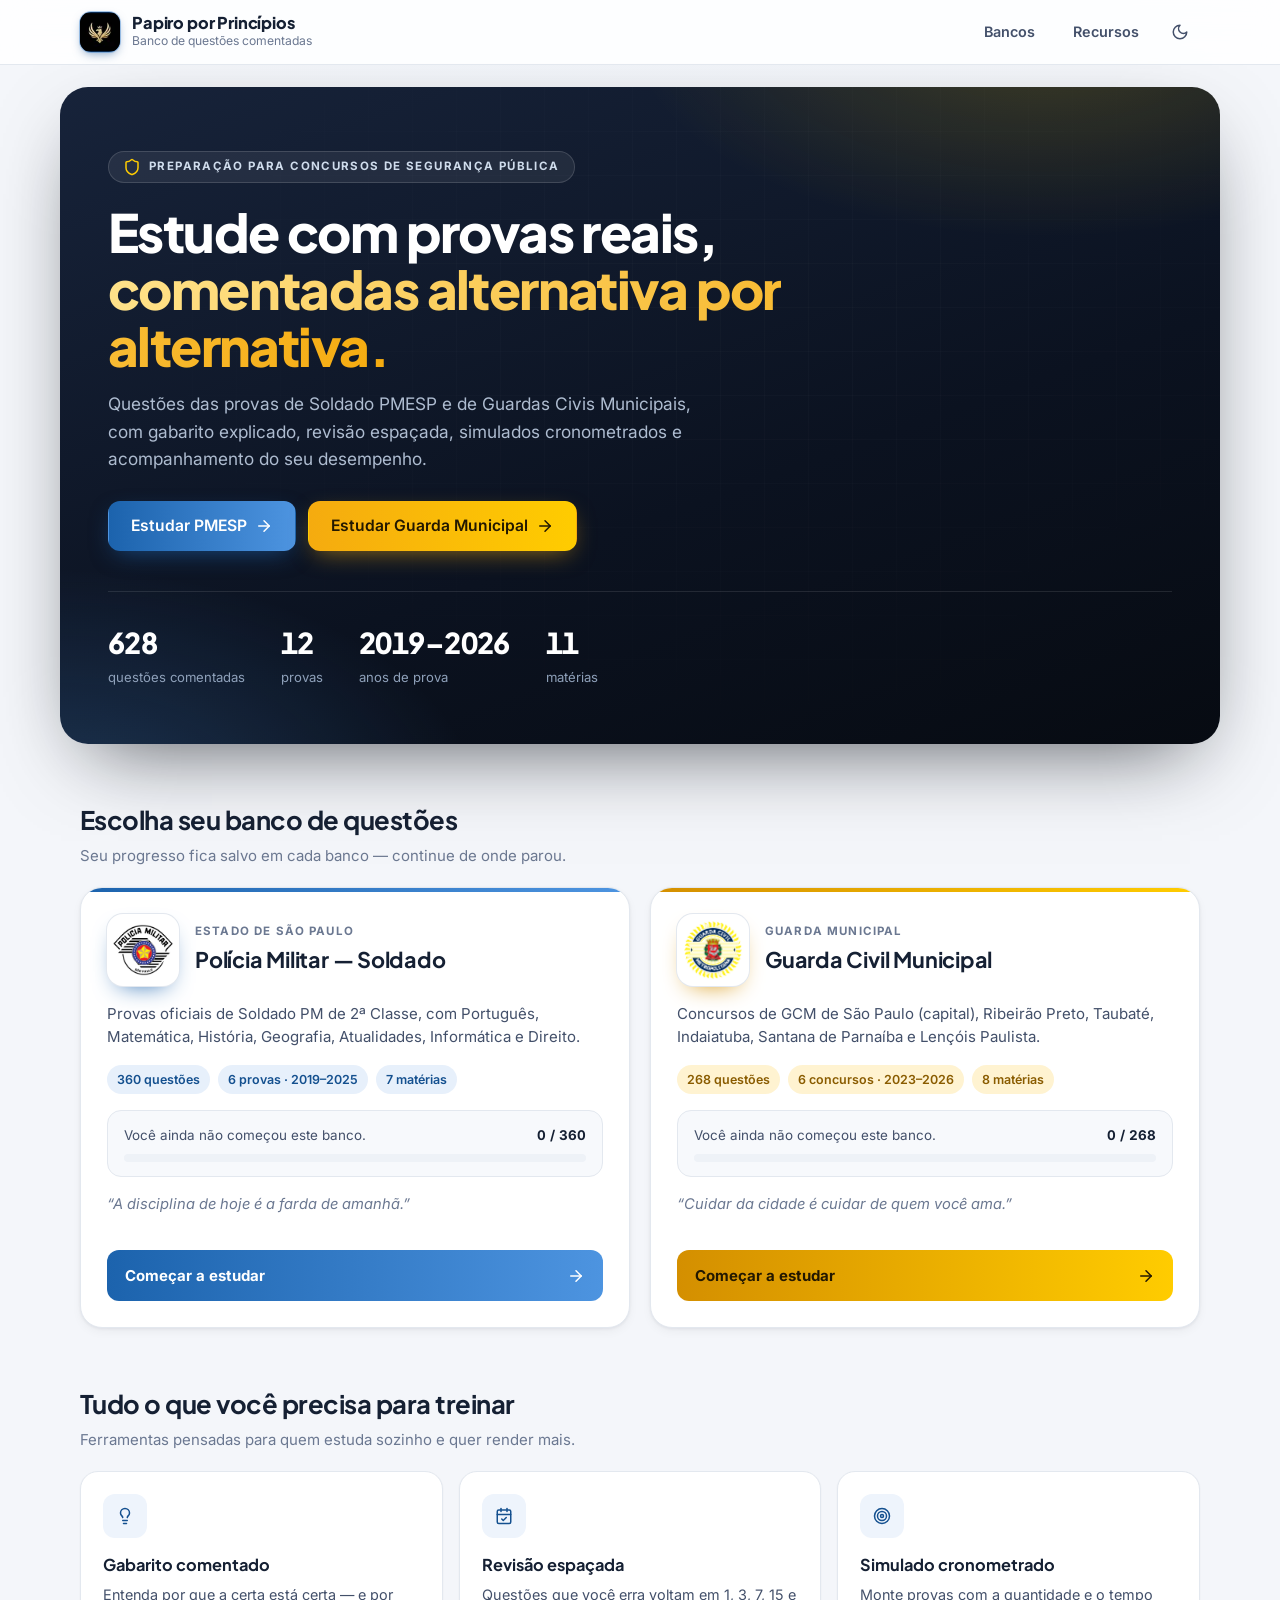
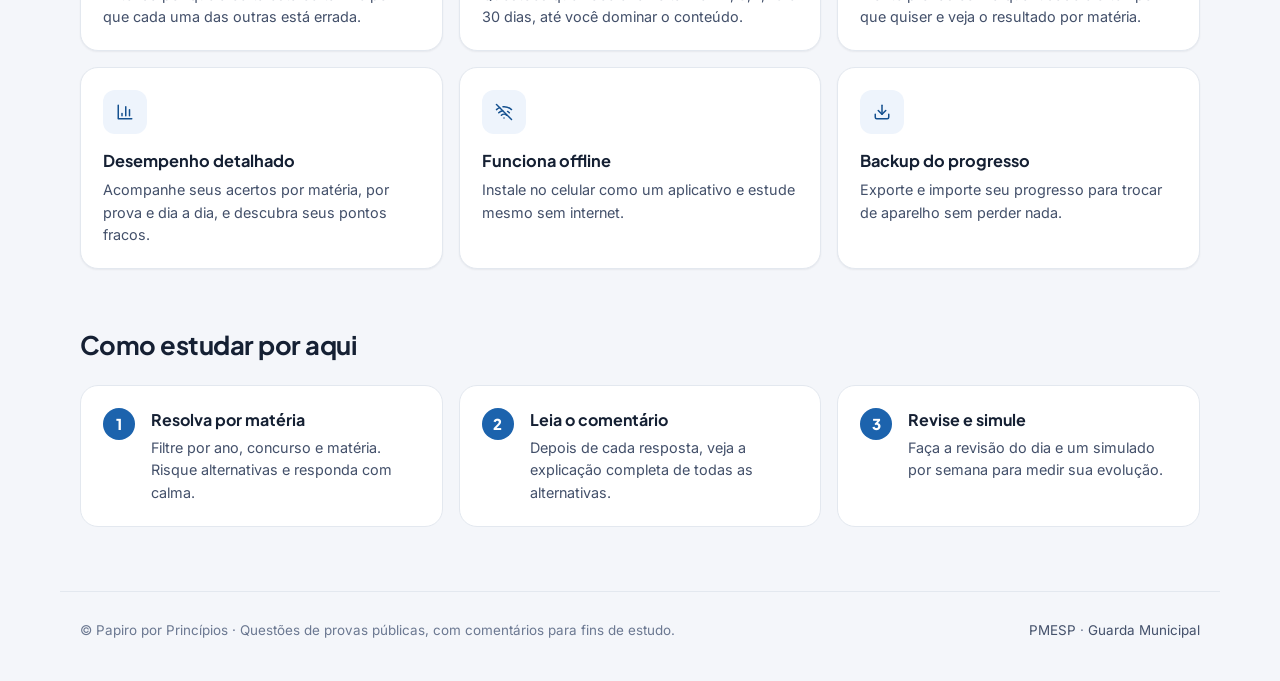
==== commit 716b758a: "Usa os brasões oficiais da PMESP e da Guarda Civil Metropolitana Substitui o escudo genérico da GCM " ====
--- a/index.html
+++ b/index.html
@@ -75,7 +75,7 @@
       <div class="banks">
         <a class="bank pmsp" href="banco_questoes_pmsp.html" data-bank="pmsp" data-total="360">
           <div class="bank-top">
-            <span class="bank-logo"><img src="assets/img/pmesp-logo.png" alt=""></span>
+            <span class="bank-logo emblem"><img src="assets/img/pmesp-brasao.png" alt="Brasão da Polícia Militar do Estado de São Paulo"></span>
             <div><div class="kicker">Estado de São Paulo</div><h3>Polícia Militar — Soldado</h3></div>
           </div>
           <p class="bank-desc">Provas oficiais de Soldado PM de 2ª Classe, com Português, Matemática, História, Geografia, Atualidades, Informática e Direito.</p>
@@ -86,7 +86,7 @@
         </a>
         <a class="bank gcm" href="banco_questoes_gcm.html" data-bank="gcm" data-total="268">
           <div class="bank-top">
-            <span class="bank-logo"><svg viewBox="0 0 64 64" xmlns="http://www.w3.org/2000/svg" aria-hidden="true"><rect width="64" height="64" fill="#1a1400"/><path d="M32 7 L54 14.5 V30 C54 44 45 52.5 32 57 C19 52.5 10 44 10 30 V14.5 Z" fill="#ffcc00"/><path d="M32 19 L35 27.5 L44 27.8 L36.9 33.3 L39.4 42 L32 36.8 L24.6 42 L27.1 33.3 L20 27.8 L29 27.5 Z" fill="#1a1400"/></svg></span>
+            <span class="bank-logo emblem"><img src="assets/img/gcm-brasao.png" alt="Brasão da Guarda Civil Metropolitana"></span>
             <div><div class="kicker">Guarda Municipal</div><h3>Guarda Civil Municipal</h3></div>
           </div>
           <p class="bank-desc">Concursos de GCM de São Paulo (capital), Ribeirão Preto, Taubaté, Indaiatuba, Santana de Parnaíba e Lençóis Paulista.</p>
--- a/assets/css/app.css
+++ b/assets/css/app.css
@@ -202,6 +202,9 @@
   box-shadow:0 0 0 1px color-mix(in srgb, var(--brand-500) 40%, transparent), 0 4px 10px -2px color-mix(in srgb, var(--brand-700) 50%, transparent);
 }
 .brand-mark img,.brand-mark svg{width:100%;height:100%;display:block;}
+/* brasões oficiais: fundo branco para manter as cores e os traços pretos legíveis */
+.brand-mark.emblem{width:44px;height:44px;background:#fff;padding:3px;border-radius:12px;box-shadow:0 0 0 1px var(--border), var(--shadow-sm);}
+.brand-mark.emblem img{object-fit:contain;}
 .brand-text{min-width:0;display:flex;flex-direction:column;}
 .brand-title{font-family:var(--font-head);font-weight:800;font-size:1.02rem;letter-spacing:-.01em;line-height:1.2;white-space:nowrap;overflow:hidden;text-overflow:ellipsis;}
 .brand-sub{font-size:.76rem;color:var(--text-3);white-space:nowrap;overflow:hidden;text-overflow:ellipsis;}
@@ -364,7 +367,7 @@
   background:var(--surface-2);border:1px solid var(--border);border-left:3px solid var(--brand-500);
   border-radius:10px;padding:14px 18px;margin-bottom:16px;
   font-size:.92rem;line-height:1.75;color:var(--text);
-  max-height:420px;overflow:auto;
+  overflow-x:auto;
 }
 .context p{margin:0 0 10px;}
 .context p:last-child{margin-bottom:0;}
--- a/assets/css/home.css
+++ b/assets/css/home.css
@@ -71,6 +71,8 @@
 .bank-top{display:flex;align-items:center;gap:16px;}
 .bank-logo{width:60px;height:60px;border-radius:16px;overflow:hidden;flex-shrink:0;background:#0b1220;box-shadow:0 0 0 1px color-mix(in srgb, var(--accent) 50%, transparent), 0 10px 24px -10px var(--accent);}
 .bank-logo img,.bank-logo svg{width:100%;height:100%;display:block;}
+.bank-logo.emblem{width:72px;height:72px;background:#fff;padding:5px;box-shadow:0 0 0 1px var(--border), 0 10px 24px -12px var(--accent);}
+.bank-logo.emblem img{object-fit:contain;}
 .kicker{font-size:.72rem;font-weight:700;letter-spacing:.1em;text-transform:uppercase;color:var(--text-3);}
 .bank h3{font-family:var(--font-head);font-size:1.35rem;letter-spacing:-.01em;margin:2px 0 0;}
 .bank-desc{color:var(--text-2);margin:0;font-size:.94rem;}
